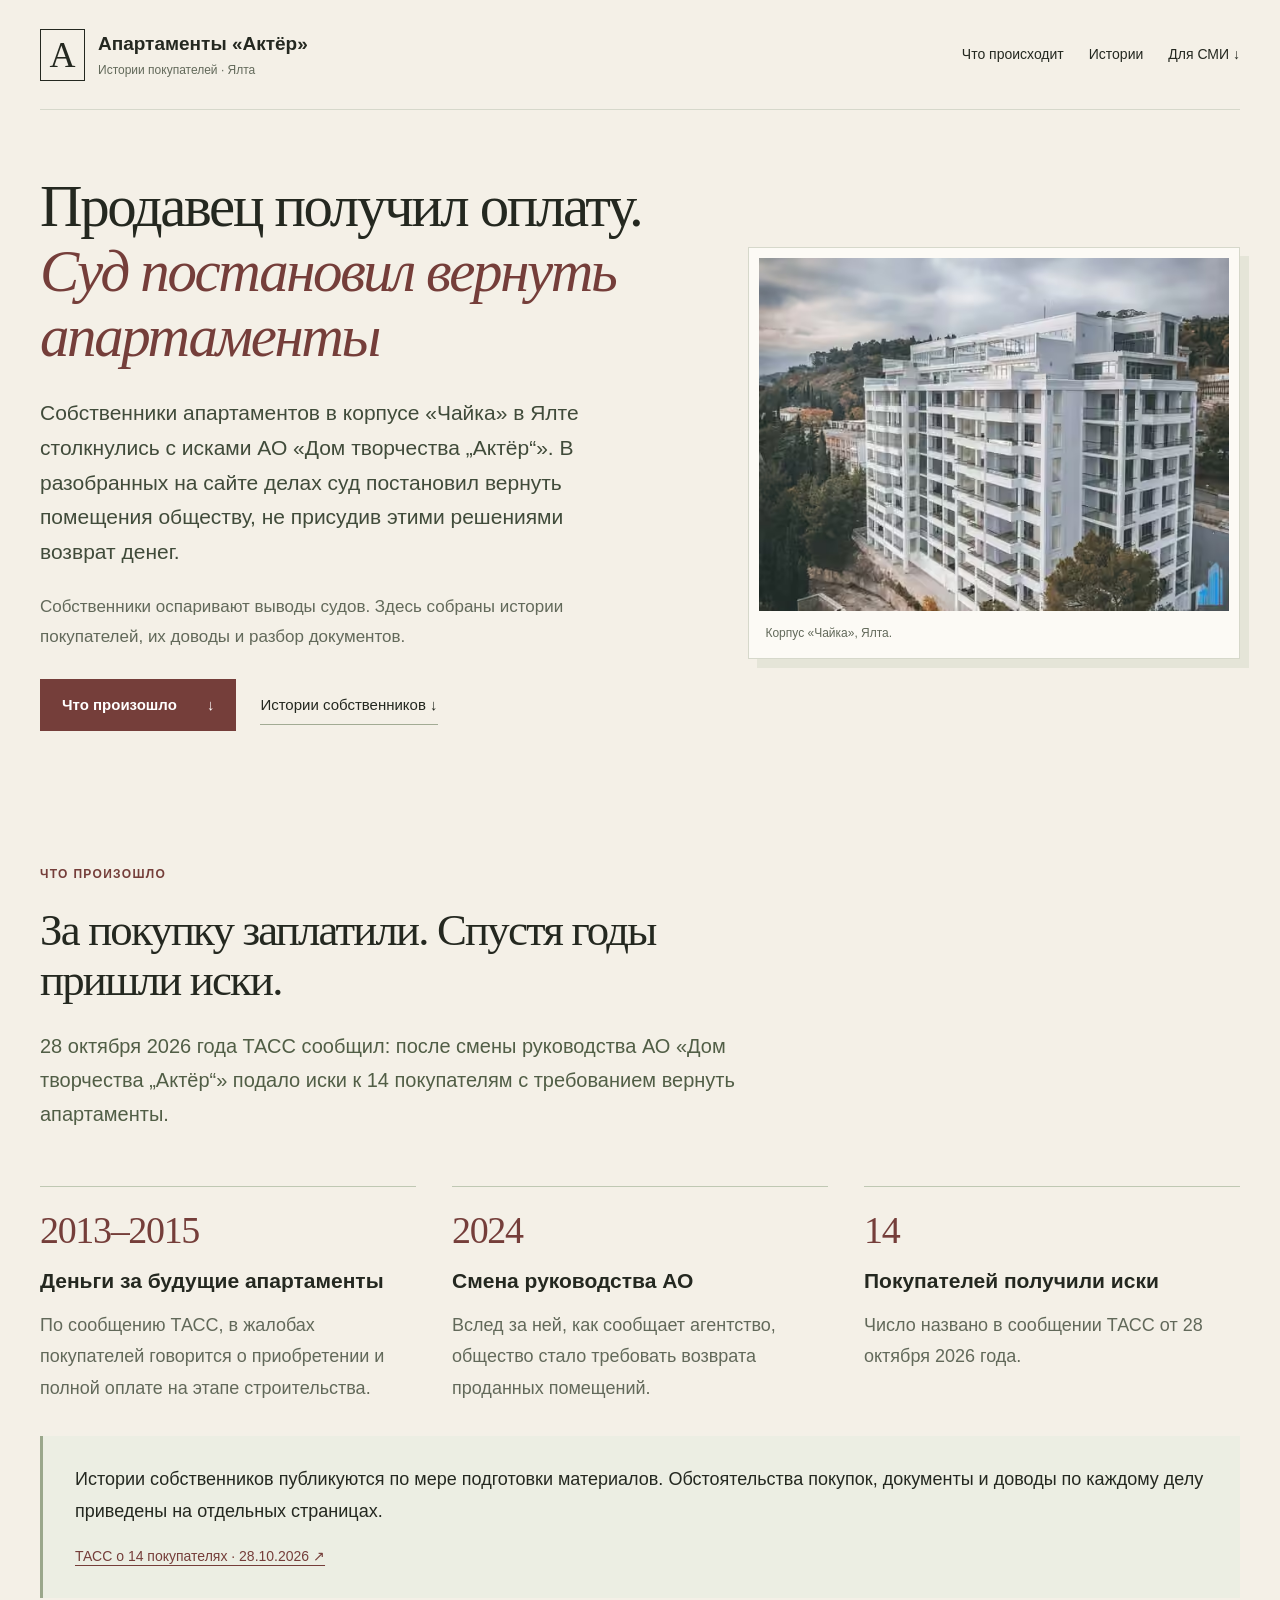
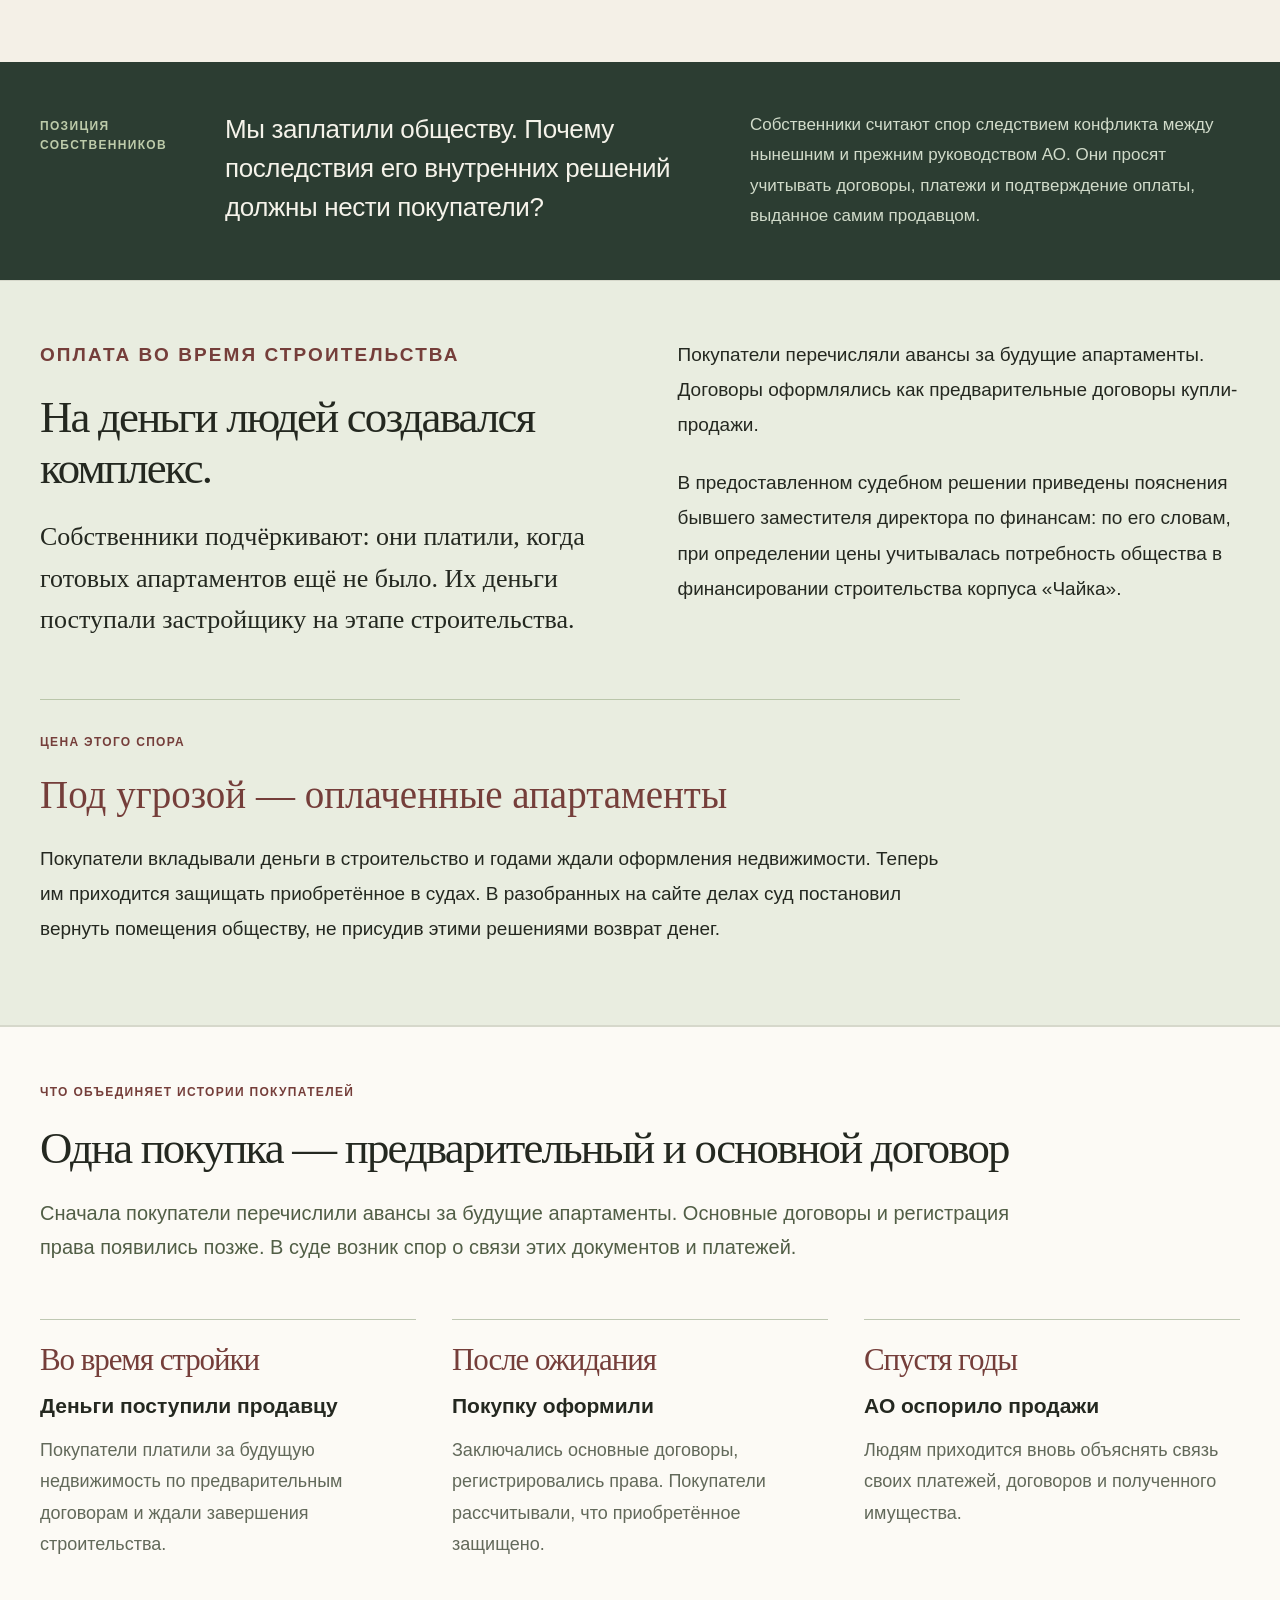
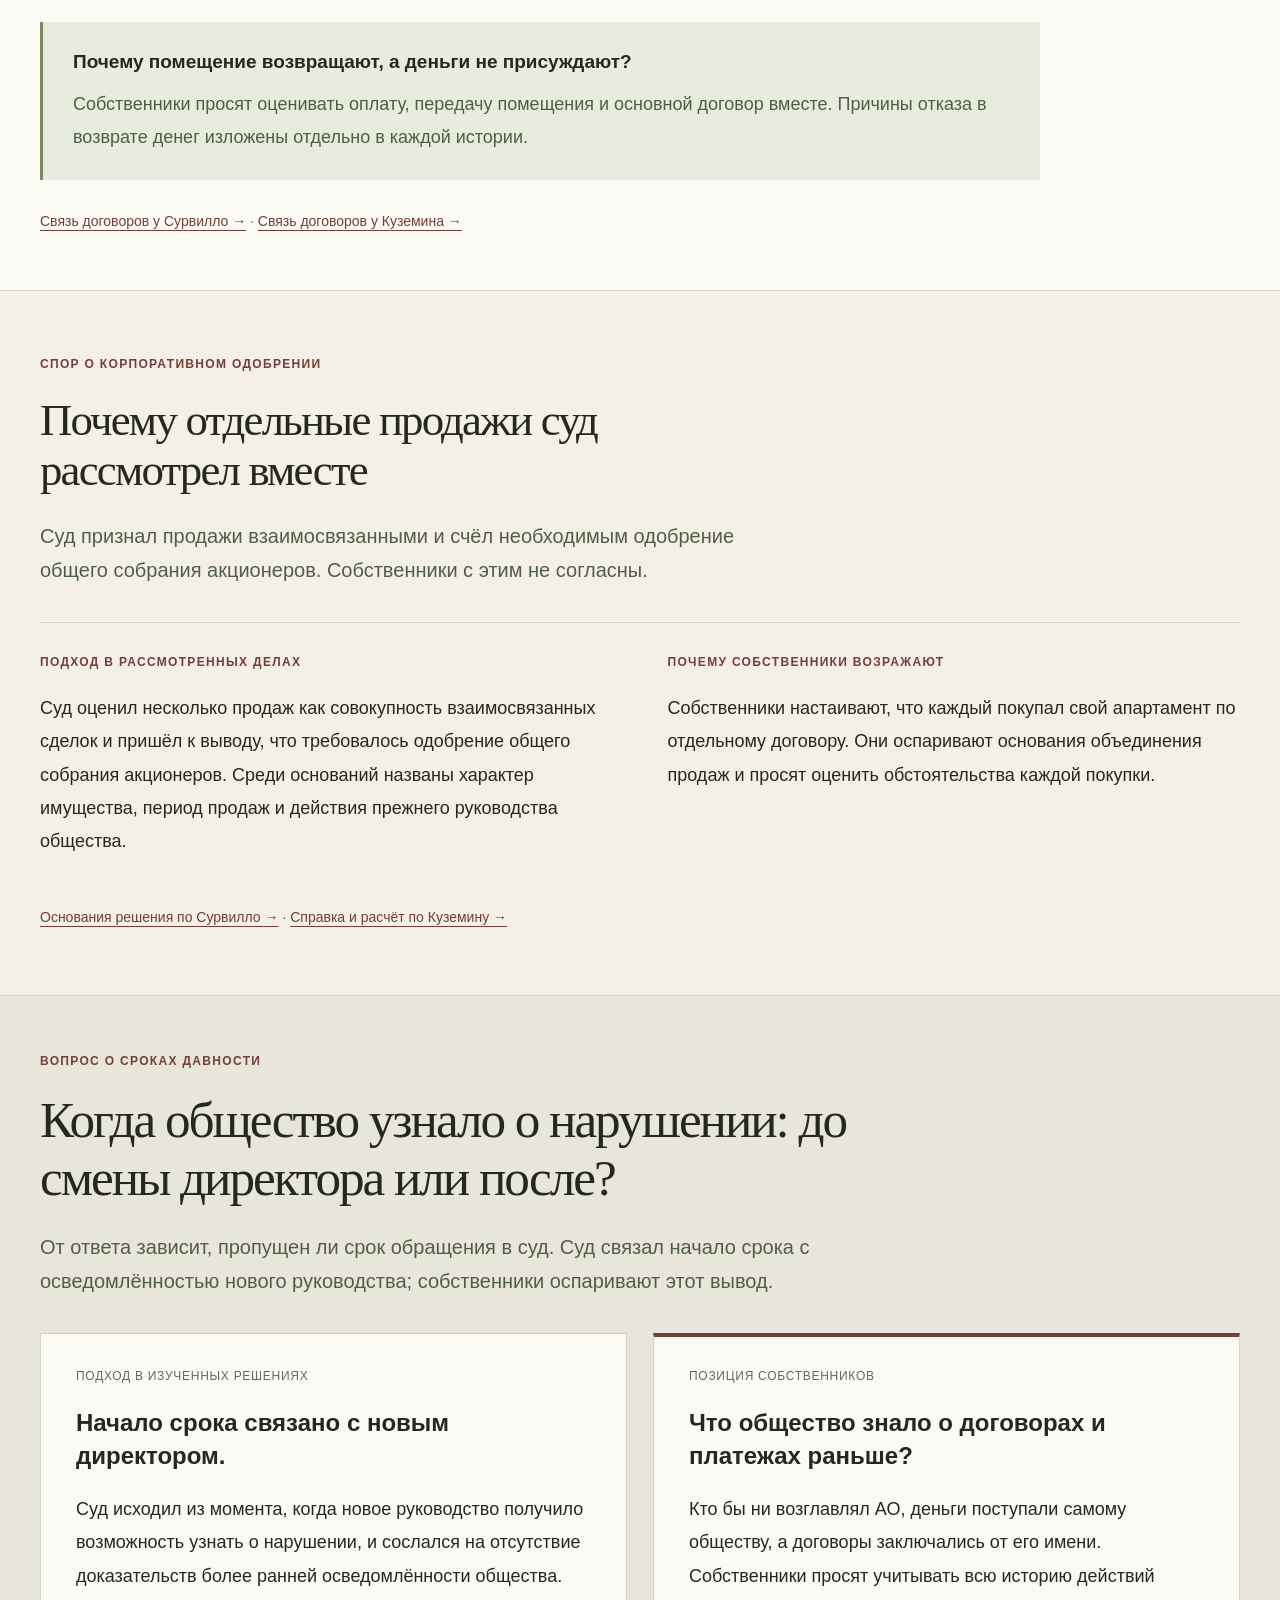
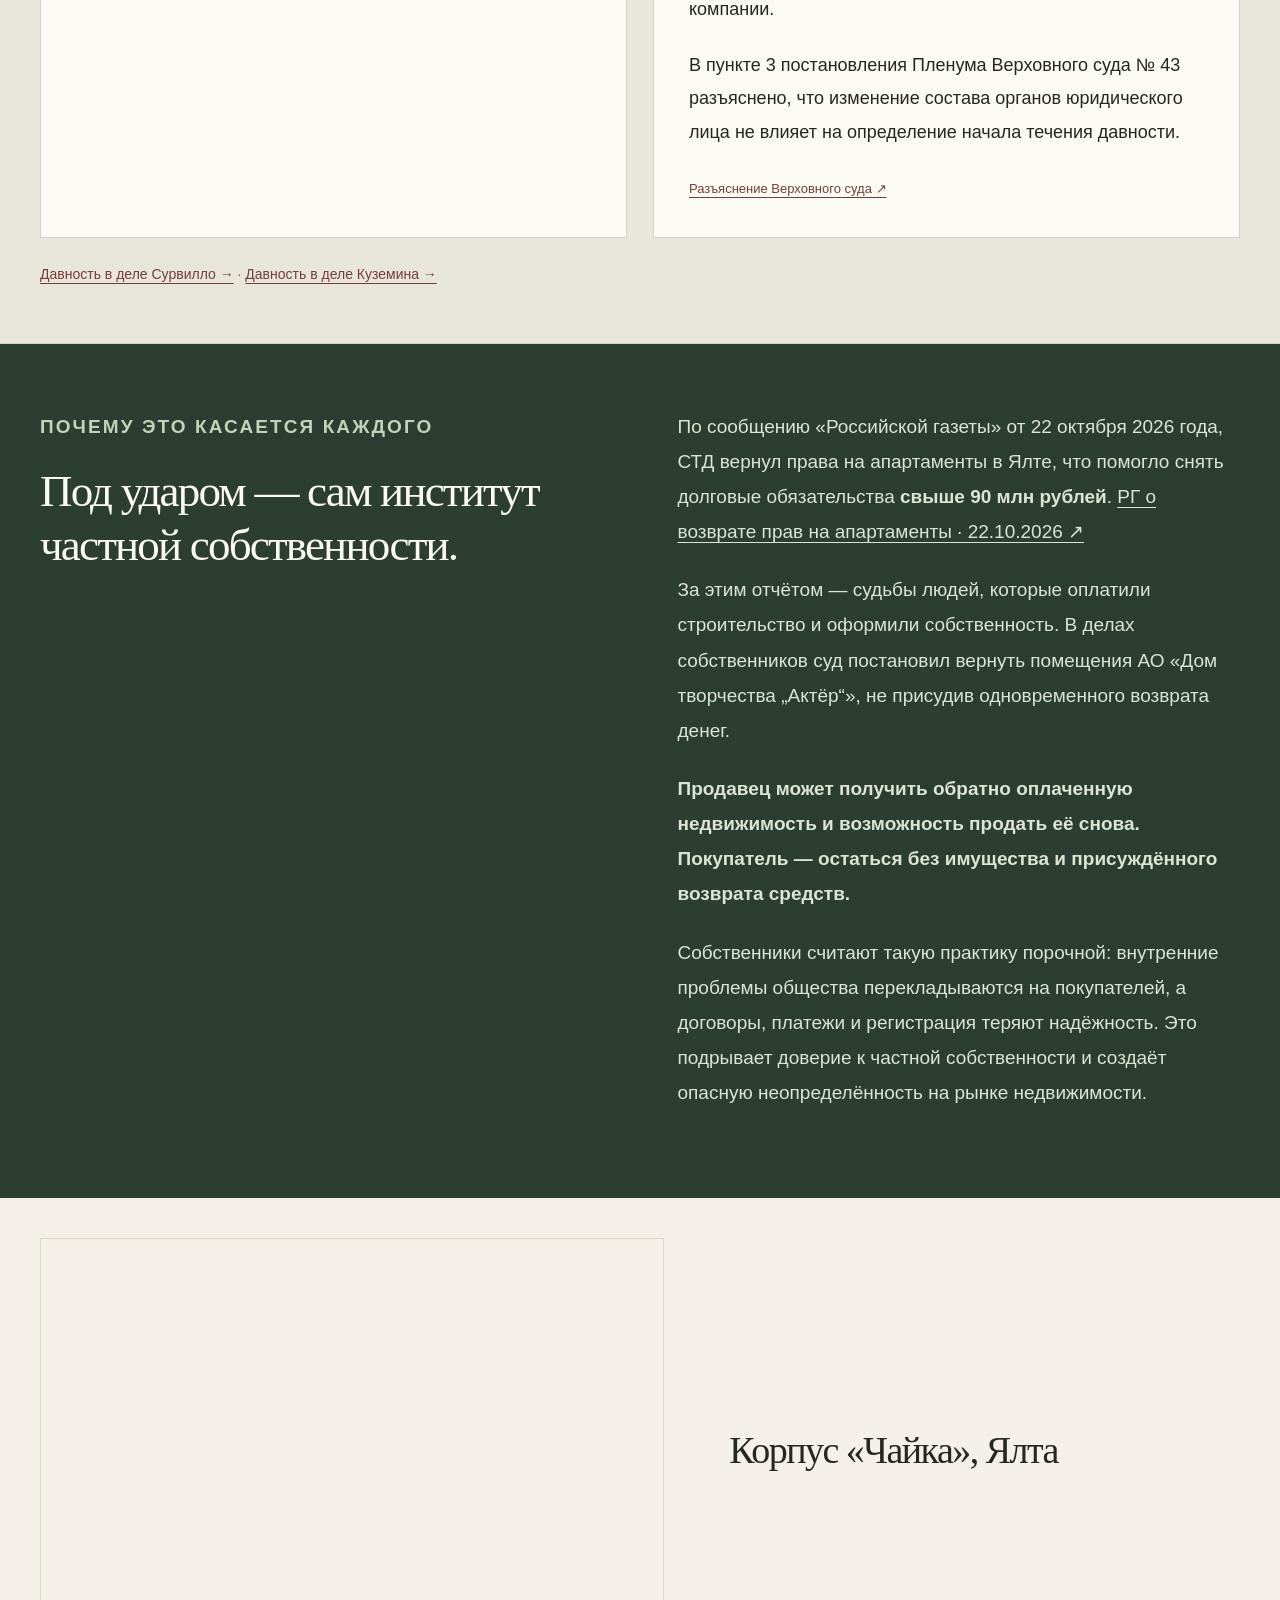
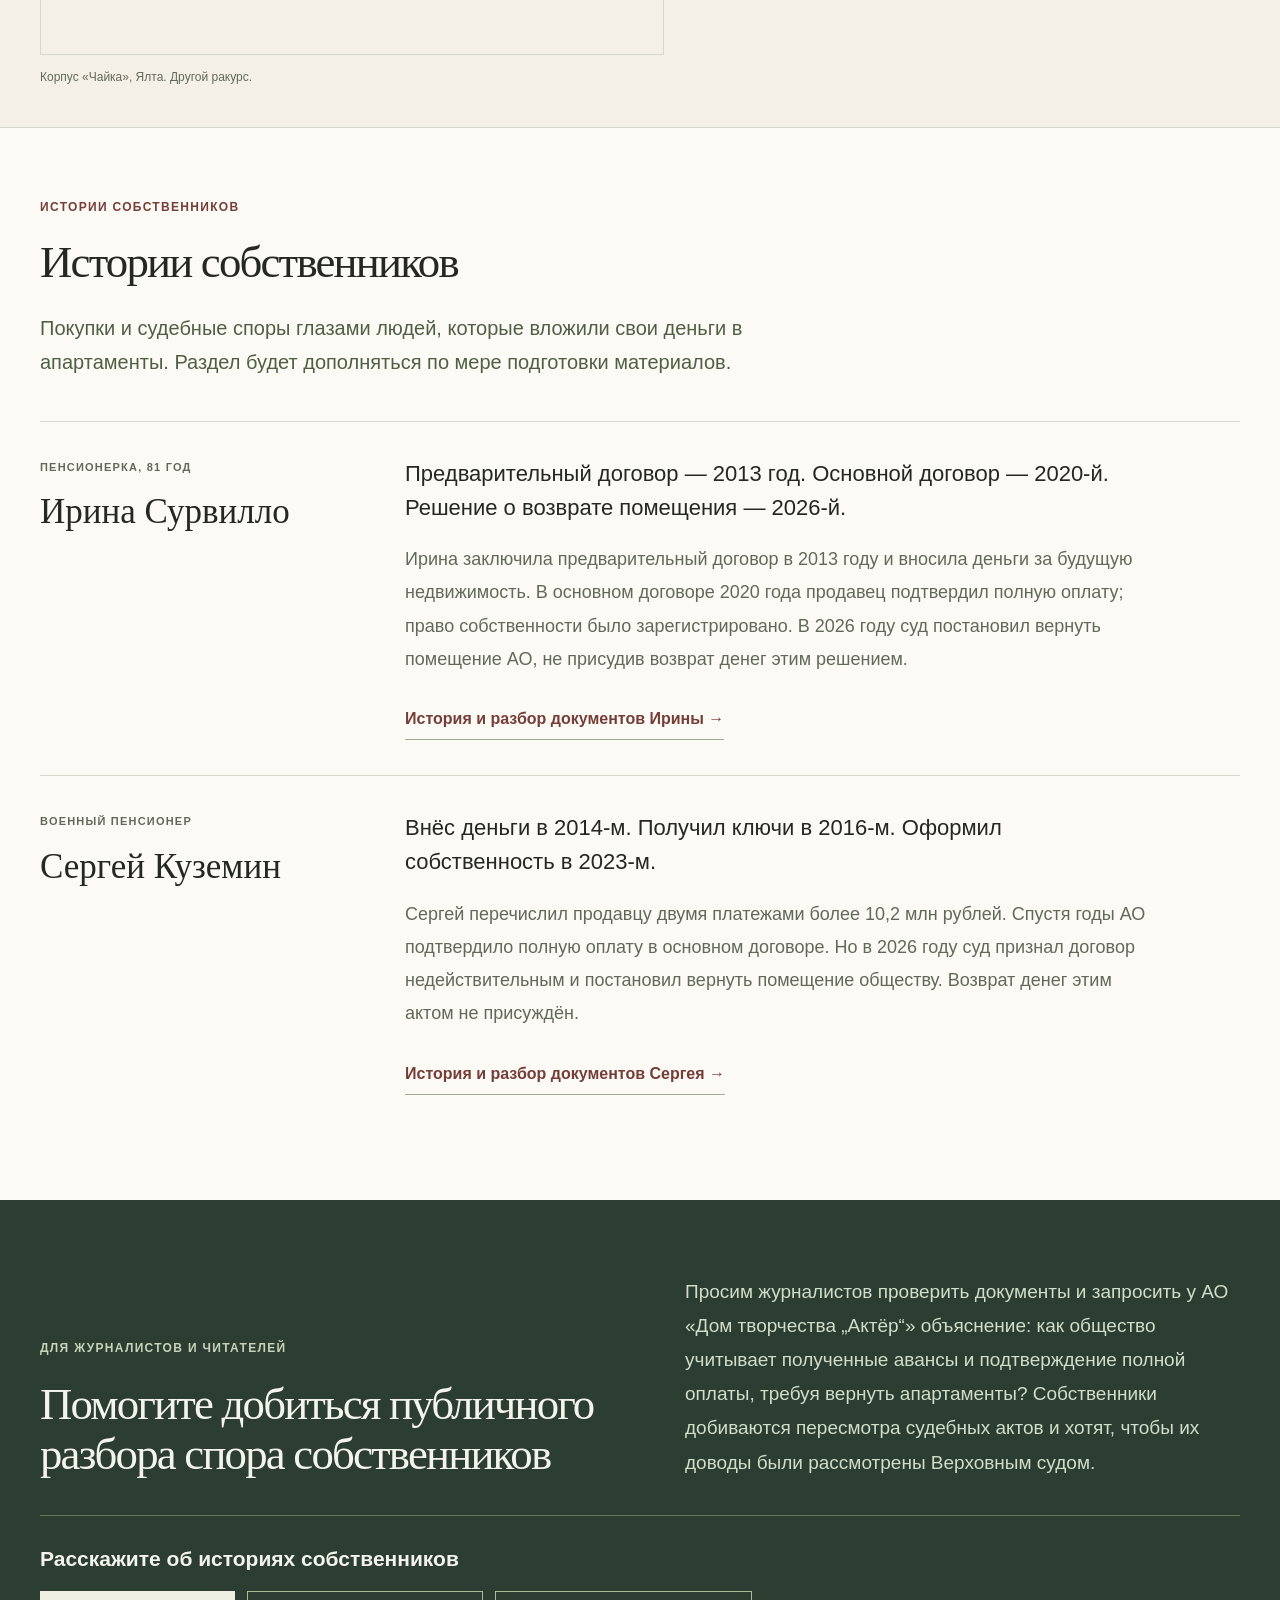
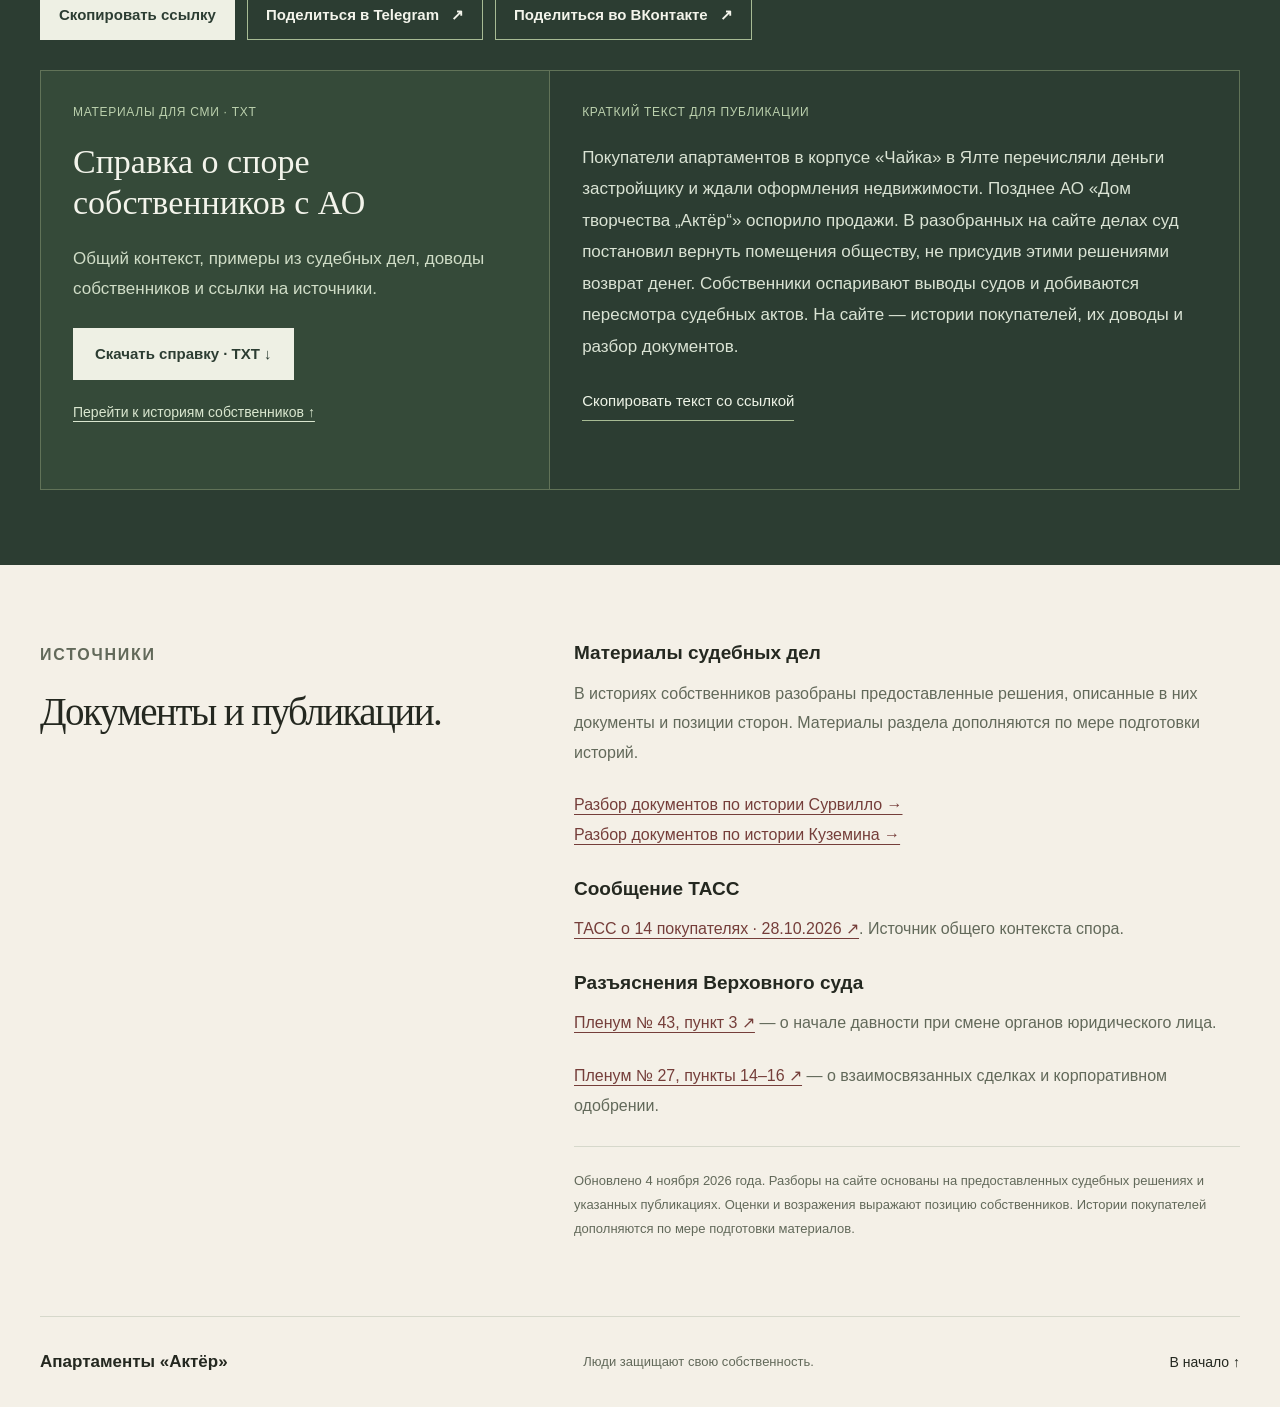
==== index.html @ b83bed9e "Publish lightweight website preview" ====
<!doctype html>
<html lang="ru">
<head>
<meta name="robots" content="noindex, nofollow, noarchive">
  <meta charset="utf-8"><meta name="viewport" content="width=device-width, initial-scale=1">
  <meta name="referrer" content="no-referrer">
  <meta name="description" content="Истории собственников апартаментов корпуса «Чайка» в Ялте: обстоятельства покупок, судебные решения и доводы покупателей.">
  <meta http-equiv="Content-Security-Policy" content="default-src 'self'; script-src 'self'; style-src 'self'; img-src 'self' data:; font-src 'self'; connect-src 'self'; object-src 'none'; base-uri 'none'; form-action 'none'">
  <meta name="theme-color" content="#f4f0e7"><title>Апартаменты «Актёр» · Люди защищают свою собственность</title>
  <link rel="icon" href="assets/mark.svg" type="image/svg+xml"><link rel="stylesheet" href="styles-1-cc34e642.css"><link rel="stylesheet" href="styles-2-75f578c2.css"><link rel="stylesheet" href="styles-3-873c0538.css"><link rel="stylesheet" href="styles-4-cb799677.css">
  <script src="app.js?v=20261104-approved" defer></script>
</head>
<body class="home-page">
<a class="skip-link" href="#main">Перейти к содержанию</a>
<header class="site-header"><a class="brand" href="#top"><span class="brand-mark" aria-hidden="true">А</span><span>Апартаменты «Актёр»<small>Истории покупателей · Ялта</small></span></a><nav aria-label="Основные разделы"><a href="#context">Что происходит</a><a href="#stories">Истории</a><a href="#press">Для СМИ ↓</a></nav></header>
<main id="main">
  <section class="hero wrap" id="top" aria-labelledby="hero-title"><div class="hero-copy"><h1 id="hero-title">Продавец получил оплату.<br><em>Суд постановил вернуть апартаменты</em></h1><p class="hero-lead">Собственники апартаментов в корпусе «Чайка» в Ялте столкнулись с исками АО «Дом творчества „Актёр“». В разобранных на сайте делах суд постановил вернуть помещения обществу, не присудив этими решениями возврат денег.</p><p class="hero-sub">Собственники оспаривают выводы судов. Здесь собраны истории покупателей, их доводы и разбор документов.</p><div class="hero-actions"><a class="button primary" href="#context">Что произошло <span aria-hidden="true">↓</span></a><a class="text-link" href="#stories">Истории собственников ↓</a></div></div><figure class="hero-photo"><picture><source type="image/avif" srcset="assets/chayka-hero-light.avif"><img src="assets/chayka-hero-light.jpg" width="1200" height="900" alt="Корпус «Чайка» дома творчества «Актёр» в Ялте: белое многоэтажное здание с балконами, вид сверху" fetchpriority="high"></picture><figcaption>Корпус «Чайка», Ялта.</figcaption></figure></section>

  <section class="wrap section" id="context" aria-labelledby="context-title"><div class="section-head"><p class="eyebrow">Что произошло</p><h2 id="context-title">За покупку заплатили. Спустя годы пришли иски.</h2><p class="section-lead">28 октября 2026 года ТАСС сообщил: после смены руководства АО «Дом творчества „Актёр“» подало иски к 14 покупателям с требованием вернуть апартаменты.</p></div><div class="context-grid"><article><span class="context-number">2013–2015</span><h3>Деньги за будущие апартаменты</h3><p>По сообщению ТАСС, в жалобах покупателей говорится о приобретении и полной оплате на этапе строительства.</p></article><article><span class="context-number">2024</span><h3>Смена руководства АО</h3><p>Вслед за ней, как сообщает агентство, общество стало требовать возврата проданных помещений.</p></article><article><span class="context-number">14</span><h3>Покупателей получили иски</h3><p>Число названо в сообщении ТАСС от 28 октября 2026 года.</p></article></div><div class="news-note"><p>Истории собственников публикуются по мере подготовки материалов. Обстоятельства покупок, документы и доводы по каждому делу приведены на отдельных страницах.</p><p class="source-note"><a href="https://tass.ru/nedvizhimost/28261321" target="_blank" rel="noopener noreferrer">ТАСС о 14 покупателях · 28.10.2026 ↗</a></p></div></section>

  <section class="position-band" aria-labelledby="position-title"><div class="wrap position-inner"><p class="eyebrow">Позиция собственников</p><h2 id="position-title">Мы заплатили обществу. Почему последствия его внутренних решений должны нести покупатели?</h2><p>Собственники считают спор следствием конфликта между нынешним и прежним руководством АО. Они просят учитывать договоры, платежи и подтверждение оплаты, выданное самим продавцом.</p></div></section>

  <section class="owners-section" id="people" aria-labelledby="people-title"><div class="wrap"><div class="owners-grid"><div><p class="eyebrow">Оплата во время строительства</p><h2 id="people-title">На деньги людей создавался комплекс.</h2><p class="lead">Собственники подчёркивают: они платили, когда готовых апартаментов ещё не было. Их деньги поступали застройщику на этапе строительства.</p></div><div><p>Покупатели перечисляли авансы за будущие апартаменты. Договоры оформлялись как предварительные договоры купли-продажи.</p><p>В предоставленном судебном решении приведены пояснения бывшего заместителя директора по финансам: по его словам, при определении цены учитывалась потребность общества в финансировании строительства корпуса «Чайка».</p></div></div><div class="human-statement"><p class="eyebrow">Цена этого спора</p><h3>Под угрозой — оплаченные апартаменты</h3><p>Покупатели вкладывали деньги в строительство и годами ждали оформления недвижимости. Теперь им приходится защищать приобретённое в судах. В разобранных на сайте делах суд постановил вернуть помещения обществу, не присудив этими решениями возврат денег.</p></div></div></section>


  

  <section class="contract-section" id="contract-link" aria-labelledby="contract-title"><div class="wrap"><div class="section-head"><p class="eyebrow">Что объединяет истории покупателей</p><h2 id="contract-title">Одна покупка — предварительный и основной договор</h2><p class="section-lead">Сначала покупатели перечислили авансы за будущие апартаменты. Основные договоры и регистрация права появились позже. В суде возник спор о связи этих документов и платежей.</p></div><div class="context-grid contract-steps"><article><span class="context-number">Во время стройки</span><h3>Деньги поступили продавцу</h3><p>Покупатели платили за будущую недвижимость по предварительным договорам и ждали завершения строительства.</p></article><article><span class="context-number">После ожидания</span><h3>Покупку оформили</h3><p>Заключались основные договоры, регистрировались права. Покупатели рассчитывали, что приобретённое защищено.</p></article><article><span class="context-number">Спустя годы</span><h3>АО оспорило продажи</h3><p>Людям приходится вновь объяснять связь своих платежей, договоров и полученного имущества.</p></article></div><div class="plain-callout"><h3>Почему помещение возвращают, а деньги не присуждают?</h3><p>Собственники просят оценивать оплату, передачу помещения и основной договор вместе. Причины отказа в возврате денег изложены отдельно в каждой истории.</p></div><p class="source-note related-evidence"><a href="survillo.html#fact-link">Связь договоров у Сурвилло →</a> · <a href="kuzemin.html#fact-link">Связь договоров у Куземина →</a></p></div></section>
<section class="large-section wrap section" id="large-deal" aria-labelledby="large-title"><div class="section-head"><p class="eyebrow">Спор о корпоративном одобрении</p><h2 id="large-title">Почему отдельные продажи суд рассмотрел вместе</h2><p class="section-lead">Суд признал продажи взаимосвязанными и счёл необходимым одобрение общего собрания акционеров. Собственники с этим не согласны.</p></div><div class="argument-columns"><article><p class="eyebrow">Подход в рассмотренных делах</p><p>Суд оценил несколько продаж как совокупность взаимосвязанных сделок и пришёл к выводу, что требовалось одобрение общего собрания акционеров. Среди оснований названы характер имущества, период продаж и действия прежнего руководства общества.</p></article><article><p class="eyebrow">Почему собственники возражают</p><p>Собственники настаивают, что каждый покупал свой апартамент по отдельному договору. Они оспаривают основания объединения продаж и просят оценить обстоятельства каждой покупки.</p></article></div><p class="source-note related-evidence"><a href="survillo.html#fact-ruling">Основания решения по Сурвилло →</a> · <a href="kuzemin.html#fact-large-deal">Справка и расчёт по Куземину →</a></p></section>
<section class="limitation-section" id="limitation" aria-labelledby="limitation-title"><div class="wrap"><div class="section-head"><p class="eyebrow">Вопрос о сроках давности</p><h2 id="limitation-title">Когда общество узнало о нарушении: до смены директора или после?</h2><p class="section-lead">От ответа зависит, пропущен ли срок обращения в суд. Суд связал начало срока с осведомлённостью нового руководства; собственники оспаривают этот вывод.</p></div><div class="limitation-grid"><article><span class="label">Подход в изученных решениях</span><h3>Начало срока связано с новым директором.</h3><p>Суд исходил из момента, когда новое руководство получило возможность узнать о нарушении, и сослался на отсутствие доказательств более ранней осведомлённости общества.</p></article><article class="our-position"><span class="label">Позиция собственников</span><h3>Что общество знало о договорах и платежах раньше?</h3><p>Кто бы ни возглавлял АО, деньги поступали самому обществу, а договоры заключались от его имени. Собственники просят учитывать всю историю действий компании.</p><p>В пункте 3 постановления Пленума Верховного суда № 43 разъяснено, что изменение состава органов юридического лица не влияет на определение начала течения давности.</p><a class="source-ref" href="https://www.vsrf.ru/documents/all/8453" target="_blank" rel="noopener noreferrer">Разъяснение Верховного суда ↗</a></article></div><p class="source-note related-evidence"><a href="survillo.html#fact-limitation">Давность в деле Сурвилло →</a> · <a href="kuzemin.html#fact-limitation">Давность в деле Куземина →</a></p></div></section>

  <section class="property-section" id="property" aria-labelledby="property-title"><div class="wrap owners-grid"><div><p class="eyebrow">Почему это касается каждого</p><h2 id="property-title">Под ударом — сам институт<br>частной собственности.</h2></div><div>
<p>По сообщению «Российской газеты» от 22 октября 2026 года, СТД вернул права на апартаменты в Ялте, что помогло снять долговые обязательства <strong>свыше 90 млн рублей</strong>. <a href="https://rg.ru/2026/10/22/vladimir-mashkov-dom-aktera-stanet-domom-artista.html" target="_blank" rel="noopener noreferrer">РГ о возврате прав на апартаменты · 22.10.2026 ↗</a></p>
<p>За этим отчётом — судьбы людей, которые оплатили строительство и оформили собственность. В делах собственников суд постановил вернуть помещения АО «Дом творчества „Актёр“», не присудив одновременного возврата денег.</p>
<p><strong>Продавец может получить обратно оплаченную недвижимость и возможность продать её снова. Покупатель — остаться без имущества и присуждённого возврата средств.</strong></p>
<p>Собственники считают такую практику порочной: внутренние проблемы общества перекладываются на покупателей, а договоры, платежи и регистрация теряют надёжность. Это подрывает доверие к частной собственности и создаёт опасную неопределённость на рынке недвижимости.</p>
</div></div></section>
<section class="wrap place-section" aria-labelledby="place-title"><figure><picture><source type="image/avif" srcset="assets/chayka-second-view-light.avif"><img src="assets/chayka-second-view-light.jpg" width="800" height="533" alt="Корпус «Чайка» дома творчества «Актёр» в Ялте: белое здание с балконами среди деревьев" loading="lazy"></picture><figcaption>Корпус «Чайка», Ялта. Другой ракурс.</figcaption></figure><div><h2 id="place-title">Корпус «Чайка», Ялта</h2></div></section>

  

  

  <section class="owners-stories-section" id="stories" aria-labelledby="stories-title"><div class="wrap"><div class="section-head"><p class="eyebrow">Истории собственников</p><h2 id="stories-title">Истории собственников</h2><p class="section-lead">Покупки и судебные споры глазами людей, которые вложили свои деньги в апартаменты. Раздел будет дополняться по мере подготовки материалов.</p></div><div class="owner-summaries">
<article class="owner-summary" aria-labelledby="survillo-summary-title"><div><p class="eyebrow">Пенсионерка, 81 год</p><h3 id="survillo-summary-title">Ирина Сурвилло</h3></div><div><p class="owner-summary-lead">Предварительный договор — 2013 год. Основной договор — 2020-й. Решение о возврате помещения — 2026-й.</p><p>Ирина заключила предварительный договор в 2013 году и вносила деньги за будущую недвижимость. В основном договоре 2020 года продавец подтвердил полную оплату; право собственности было зарегистрировано. В 2026 году суд постановил вернуть помещение АО, не присудив возврат денег этим решением.</p><a class="text-link owner-story-link" href="survillo.html">История и разбор документов Ирины →</a></div></article>
<article class="owner-summary" aria-labelledby="kuzemin-summary-title"><div><p class="eyebrow">Военный пенсионер</p><h3 id="kuzemin-summary-title">Сергей Куземин</h3></div><div><p class="owner-summary-lead">Внёс деньги в 2014-м. Получил ключи в 2016-м. Оформил собственность в 2023-м.</p><p>Сергей перечислил продавцу двумя платежами более 10,2 млн рублей. Спустя годы АО подтвердило полную оплату в основном договоре. Но в 2026 году суд признал договор недействительным и постановил вернуть помещение обществу. Возврат денег этим актом не присуждён.</p><a class="text-link owner-story-link" href="kuzemin.html">История и разбор документов Сергея →</a></div></article>
</div></div></section>

  <section class="press-section" id="press" aria-labelledby="press-title"><div class="wrap"><div class="press-heading"><div><p class="eyebrow">Для журналистов и читателей</p><h2 id="press-title">Помогите добиться публичного разбора спора собственников</h2></div><p>Просим журналистов проверить документы и запросить у АО «Дом творчества „Актёр“» объяснение: как общество учитывает полученные авансы и подтверждение полной оплаты, требуя вернуть апартаменты? Собственники добиваются пересмотра судебных актов и хотят, чтобы их доводы были рассмотрены Верховным судом.</p></div><div class="share-panel" aria-labelledby="share-title" data-public-url="https://delo-aktera.org/">
<h3 id="share-title">Расскажите об историях собственников</h3>
<div class="share-actions">
<button id="copy-link" class="share-action share-action-primary" type="button" hidden>Скопировать ссылку</button>
<a id="share-telegram" class="share-action" href="https://t.me/share/url?url=https%3A%2F%2Fdelo-aktera.org%2F&amp;text=%D0%9B%D1%8E%D0%B4%D0%B8+%D0%B2%D0%BB%D0%BE%D0%B6%D0%B8%D0%BB%D0%B8+%D0%B4%D0%B5%D0%BD%D1%8C%D0%B3%D0%B8+%D0%B2+%D1%81%D1%82%D1%80%D0%BE%D0%B8%D1%82%D0%B5%D0%BB%D1%8C%D1%81%D1%82%D0%B2%D0%BE+%D0%B0%D0%BF%D0%B0%D1%80%D1%82%D0%B0%D0%BC%D0%B5%D0%BD%D1%82%D0%BE%D0%B2+%D0%B2+%D0%AF%D0%BB%D1%82%D0%B5%2C+%D0%B0+%D1%82%D0%B5%D0%BF%D0%B5%D1%80%D1%8C+%D0%B7%D0%B0%D1%89%D0%B8%D1%89%D0%B0%D1%8E%D1%82+%D1%81%D0%B2%D0%BE%D1%8E+%D0%BD%D0%B5%D0%B4%D0%B2%D0%B8%D0%B6%D0%B8%D0%BC%D0%BE%D1%81%D1%82%D1%8C%3A+%D0%90%D0%9E+%C2%AB%D0%94%D0%BE%D0%BC+%D1%82%D0%B2%D0%BE%D1%80%D1%87%D0%B5%D1%81%D1%82%D0%B2%D0%B0+%E2%80%9E%D0%90%D0%BA%D1%82%D1%91%D1%80%E2%80%9C%C2%BB+%D0%BE%D1%81%D0%BF%D0%B0%D1%80%D0%B8%D0%B2%D0%B0%D0%B5%D1%82+%D0%BF%D1%80%D0%BE%D0%B4%D0%B0%D0%B6%D0%B8.+%D0%A1%D0%BE%D0%B1%D1%81%D1%82%D0%B2%D0%B5%D0%BD%D0%BD%D0%B8%D0%BA%D0%B8+%D1%81%D1%87%D0%B8%D1%82%D0%B0%D1%8E%D1%82+%D1%81%D0%B5%D0%B1%D1%8F+%D0%BF%D0%BE%D1%81%D1%82%D1%80%D0%B0%D0%B4%D0%B0%D0%B2%D1%88%D0%B8%D0%BC%D0%B8+%D0%BE%D1%82+%D0%BA%D0%BE%D1%80%D0%BF%D0%BE%D1%80%D0%B0%D1%82%D0%B8%D0%B2%D0%BD%D0%BE%D0%B3%D0%BE+%D1%81%D0%BF%D0%BE%D1%80%D0%B0+%D0%B8+%D0%BF%D1%80%D0%BE%D1%81%D1%8F%D1%82+%D0%B7%D0%B0%D1%89%D0%B8%D1%82%D0%B8%D1%82%D1%8C+%D0%B8%D1%85+%D0%BF%D1%80%D0%B0%D0%B2%D0%B0.+%D0%A0%D0%B0%D1%81%D1%81%D0%BA%D0%B0%D0%B6%D0%B8%D1%82%D0%B5+%D0%BE%D0%B1+%D1%8D%D1%82%D0%B8%D1%85+%D0%B8%D1%81%D1%82%D0%BE%D1%80%D0%B8%D1%8F%D1%85+%E2%80%94+%D0%BF%D0%BE%D0%BC%D0%BE%D0%B3%D0%B8%D1%82%D0%B5+%D0%BB%D1%8E%D0%B4%D1%8F%D0%BC+%D0%B1%D1%8B%D1%82%D1%8C+%D1%83%D1%81%D0%BB%D1%8B%D1%88%D0%B0%D0%BD%D0%BD%D1%8B%D0%BC%D0%B8." target="_blank" rel="noopener noreferrer">Поделиться в Telegram <span aria-hidden="true">↗</span></a>
<a id="share-vk" class="share-action" href="https://vk.com/share.php?url=https%3A%2F%2Fdelo-aktera.org%2F" target="_blank" rel="noopener noreferrer">Поделиться во ВКонтакте <span aria-hidden="true">↗</span></a>
</div>
<p id="link-feedback" class="share-feedback" role="status" aria-live="polite"></p>
</div><div class="press-grid"><article class="press-download"><span class="label">Материалы для СМИ · TXT</span><h3>Справка о споре собственников с АО</h3><p>Общий контекст, примеры из судебных дел, доводы собственников и ссылки на источники.</p><a class="button light" href="downloads/owners-brief.txt" download>Скачать справку · TXT ↓</a><a class="table-download" href="#stories">Перейти к историям собственников ↑</a></article><article class="press-copy"><span class="label">Краткий текст для публикации</span><p id="share-text">Покупатели апартаментов в корпусе «Чайка» в Ялте перечисляли деньги застройщику и ждали оформления недвижимости. Позднее АО «Дом творчества „Актёр“» оспорило продажи. В разобранных на сайте делах суд постановил вернуть помещения обществу, не присудив этими решениями возврат денег. Собственники оспаривают выводы судов и добиваются пересмотра судебных актов. На сайте — истории покупателей, их доводы и разбор документов.</p><button id="copy-story" class="copy-button" type="button" hidden>Скопировать текст со ссылкой</button><span id="copy-feedback" role="status" aria-live="polite"></span></article></div></div></section>

  <section class="wrap sources-section" id="sources" aria-labelledby="sources-title"><div><p class="eyebrow">Источники</p><h2 id="sources-title">Документы и публикации.</h2></div><div><article id="source-judgment"><h3>Материалы судебных дел</h3><p>В историях собственников разобраны предоставленные решения, описанные в них документы и позиции сторон. Материалы раздела дополняются по мере подготовки историй.</p><p><a href="survillo.html#evidence">Разбор документов по истории Сурвилло →</a><br><a href="kuzemin.html#evidence">Разбор документов по истории Куземина →</a></p></article><article><h3>Сообщение ТАСС</h3><p><a href="https://tass.ru/nedvizhimost/28261321" target="_blank" rel="noopener noreferrer">ТАСС о 14 покупателях · 28.10.2026 ↗</a>. Источник общего контекста спора.</p></article><article><h3>Разъяснения Верховного суда</h3><p><a href="https://www.vsrf.ru/documents/all/8453" target="_blank" rel="noopener noreferrer">Пленум № 43, пункт 3 ↗</a> — о начале давности при смене органов юридического лица.</p><p><a href="https://www.vsrf.ru/documents/all/26968" target="_blank" rel="noopener noreferrer">Пленум № 27, пункты 14–16 ↗</a> — о взаимосвязанных сделках и корпоративном одобрении.</p></article><p class="version-note">Обновлено 4 ноября 2026 года. Разборы на сайте основаны на предоставленных судебных решениях и указанных публикациях. Оценки и возражения выражают позицию собственников. Истории покупателей дополняются по мере подготовки материалов.</p></div></section>
</main>
<footer class="wrap site-footer"><a href="#top">Апартаменты «Актёр»</a><p>Люди защищают свою собственность.</p><a href="#top">В начало ↑</a></footer>
</body></html>
---- styles-1-cc34e642.css ----
@charset "UTF-8";
:root{--paper:#f4f0e7;--white:#fcfaf5;--ink:#242820;--muted:#62695a;--line:#d6d8cb;--wine:#753e3a;--green:#2c3d32;--sage:#e8ebdf;--serif:Georgia,'Times New Roman',serif;--sans:Arial,Helvetica,sans-serif}
*{box-sizing:border-box}html{scroll-behavior:auto;scroll-padding-top:32px}body{margin:0;background:var(--paper);font-family:var(--sans);font-size:18px;line-height:1.75;color:var(--ink)}a{color:inherit;text-underline-offset:4px}button{font:inherit}a:focus-visible,button:focus-visible,summary:focus-visible{outline:3px solid var(--wine);outline-offset:5px}::selection{background:#e3c7b5}h1,h2,h3,p,figure{margin-top:0}h1,h2{font-family:var(--serif);font-weight:400;letter-spacing:-.04em;line-height:1.13}h1 em,h2 em{color:var(--wine);font-weight:400}h2{font-size:clamp(36px,3.5vw,50px);margin-bottom:23px}h3{font-size:21px;line-height:1.4}p{margin-bottom:23px}.wrap{width:min(1220px,calc(100% - 80px));margin-inline:auto}.skip-link{position:fixed;left:16px;top:-100px;padding:12px;background:var(--ink);color:white;z-index:30}.skip-link:focus{top:12px}.preview-bar{display:flex;gap:12px;justify-content:center;align-items:center;min-height:38px;padding:7px 20px;background:#e5e8dc;font-size:12px;color:#4f5f45;line-height:1.5}.preview-bar>span:last-child{border-left:1px solid #bdc6b1;padding-left:12px}.status-dot{display:inline-block;width:7px;height:7px;border-radius:50%;background:#6e805a;flex:none}.site-header{width:min(1340px,calc(100% - 80px));margin:auto;min-height:110px;display:flex;justify-content:space-between;align-items:center;gap:35px;border-bottom:1px solid var(--line)}.brand{display:flex;gap:13px;align-items:center;text-decoration:none;font-size:19px;font-weight:600;line-height:1.5}.brand small{display:block;font-size:12px;font-weight:400;color:var(--muted);margin-top:3px}.brand-mark{font-family:var(--serif);font-size:36px;font-weight:400;line-height:1;width:45px;height:52px;border:1px solid var(--ink);display:grid;place-content:center}.site-header nav{display:flex;gap:25px;font-size:14px;line-height:1.5}.site-header nav a{text-decoration:none}.site-header nav a:hover{text-decoration:underline}.hero{display:grid;grid-template-columns:1.13fr .87fr;gap:70px;align-items:center;padding-block:65px 70px}.eyebrow{font-size:12px;letter-spacing:.11em;text-transform:uppercase;font-weight:600;color:var(--wine);line-height:1.6;margin-bottom:20px}h1{font-size:clamp(44px,4.6vw,66px);margin-bottom:27px;line-height:1.1}.hero-lead{font-size:21px;line-height:1.65;color:#404b3a;max-width:580px}.hero-sub{font-size:17px;line-height:1.75;color:var(--muted);max-width:550px;margin-bottom:27px}.hero-actions{display:flex;gap:24px;align-items:center;flex-wrap:wrap}.button{display:inline-flex;justify-content:space-between;align-items:center;gap:30px;padding:15px 22px;font-size:15px;font-weight:600;text-decoration:none;line-height:1.5}.primary{background:var(--wine);color:white}.primary:hover{background:#5d302d}.text-link{font-size:15px;text-decoration:none;border-bottom:1px solid #a2ab94;padding-block:6px;display:inline-block}.hero-photo{margin:0;border:1px solid var(--line);background:var(--white);padding:10px;box-shadow:9px 9px 0 #e5e5d8}.hero-photo img{width:100%;height:auto;display:block}.hero-photo figcaption{padding:12px 6px 5px;font-size:12px;color:var(--muted);line-height:1.7}.hero-photo figcaption a{display:block}.position-band{background:var(--green);color:#f5f3ea;padding-block:48px}.position-inner{display:grid;grid-template-columns:150px 1fr 1fr;gap:35px;align-items:start}.position-inner .eyebrow{color:#bdcbaa;margin-top:7px}.position-inner h2{font-family:var(--sans);font-size:26px;line-height:1.5;letter-spacing:-.015em;margin-bottom:0;font-weight:500}.position-inner>p:last-child{font-size:17px;line-height:1.8;color:#d1dbca;margin-bottom:0}.section{padding-block:85px}.section-head{max-width:760px;margin-bottom:35px}.section-lead{font-size:20px;line-height:1.7;color:#515e46;margin-bottom:0}.context-grid{display:grid;grid-template-columns:repeat(3,1fr);gap:36px;padding-block:20px 32px}.context-grid article{border-top:1px solid #bfc8b3;padding-top:21px}.context-number{display:block;font-family:var(--serif);font-size:38px;color:var(--wine);letter-spacing:-.035em;margin-bottom:13px;line-height:1.2}.context-grid h3{font-size:21px;margin-bottom:14px}.context-grid p{font-size:18px;line-height:1.75;color:var(--muted);margin-bottom:0}.news-note{border-left:3px solid #9aa78b;background:#eceee3;padding:28px 32px}.news-note>p:first-child{font-size:18px;margin-bottom:17px}.source-note{font-size:14px;line-height:1.8;color:var(--muted);margin-bottom:0}.source-note a{color:var(--wine)}.stories-section{background:var(--white);padding-block:70px;border-block:1px solid var(--line)}.stories-heading{display:flex;gap:70px;justify-content:space-between;align-items:end;margin-bottom:30px}.stories-heading h2{margin-bottom:0}.stories-heading>p{max-width:380px;font-size:18px;color:var(--muted);margin-bottom:0}.story-cards{display:grid;grid-template-columns:repeat(2,minmax(0,1fr));gap:24px}.story-card{background:var(--paper);border:1px solid var(--line);padding:30px;display:flex;align-items:start;gap:25px}.person-age{font-family:var(--serif);font-size:66px;line-height:1;color:var(--wine);min-width:76px}.person-age small{display:block;font-family:var(--sans);font-size:13px;line-height:1.5;letter-spacing:0;margin-top:8px}.story-card h3{font-size:24px;margin-bottom:12px}.story-card p{font-size:16px;color:var(--muted);line-height:1.75;margin-bottom:16px}.story-card a{font-size:15px;color:var(--wine)}.story-card .story-status{font-size:12px;margin-bottom:15px;color:#5d714f;text-transform:uppercase;letter-spacing:.04em}.future-story{display:flex;gap:25px;align-items:start;max-width:760px;padding:30px;background:#eef1e5;border:1px dashed #bac5ad}.future-mark{font-family:var(--serif);font-size:34px;color:#7f8d71;line-height:1;min-width:25px}.future-story h3{font-size:19px;margin-bottom:10px}.future-story p{font-size:16px;line-height:1.8;color:var(--muted);margin-bottom:0}.story-section{display:grid;grid-template-columns:.8fr 1.2fr;gap:90px}.story-section .section-head{margin-bottom:0}.story-section h2{font-size:54px}.small-note{font-size:14px;line-height:1.8;color:var(--muted);margin-bottom:0}.story-section .small-note{margin-top:25px;max-width:340px}.reading-column{max-width:730px}.reading-column>p{font-size:19px;line-height:1.85}.reading-column .lead{font-family:var(--serif);font-size:28px;line-height:1.55;letter-spacing:-.015em;color:var(--ink)}.plain-callout{background:#e8ecdf;padding:27px 30px;border-left:3px solid #788b65;margin-block:29px}.plain-callout h3{font-size:19px;margin-bottom:13px}.plain-callout p{font-size:18px;line-height:1.8;margin-bottom:0;color:#4f5e42}.reading-column .status-note{display:flex;gap:11px;align-items:start;font-size:15px;line-height:1.8;color:#787049;margin-top:27px}.status-note .status-dot{margin-top:9px}.status-dot.amber{background:#a98c49}.limitation-section{background:#e8e5da;padding-block:75px;border-block:1px solid #d2d4c4}.limitation-section .section-head{max-width:850px}.limitation-section h2{font-size:clamp(36px,4vw,55px)}.limitation-grid{display:grid;grid-template-columns:1fr 1fr;gap:26px}.limitation-grid article{padding:33px 35px;background:var(--white);border:1px solid #cfd3c3}.limitation-grid .our-position{border-top:4px solid var(--wine);padding-top:30px}.label{font-size:12px;line-height:1.6;text-transform:uppercase;letter-spacing:.06em;color:var(--muted);display:block;margin-bottom:20px}.limitation-grid h3{font-size:24px;line-height:1.4;margin-bottom:20px}.limitation-grid p{font-size:18px;line-height:1.85}.source-ref{font-size:13px;line-height:1.7;color:var(--wine);display:inline-block}.our-position blockquote{font-family:var(--serif);font-size:24px;line-height:1.55;color:var(--wine);margin:23px 0 28px;border-left:2px solid #b58c83;padding-left:21px}.limitation-bottom{max-width:860px;margin-top:28px}.limitation-bottom>p:first-child{font-size:18px;line-height:1.85;margin-bottom:16px}.limitation-bottom .small-note{font-size:13px}.place-section{display:grid;grid-template-columns:1.1fr .9fr;gap:65px;align-items:center;padding-block:80px}.place-section figure{margin:0}.place-section img{width:100%;height:auto;display:block;border:1px solid var(--line)}.place-section figcaption{font-size:12px;line-height:1.7;color:var(--muted);margin-top:12px}.place-section h2{font-size:38px;line-height:1.2}.place-section>div>p:not(.eyebrow):not(.small-note){font-size:18px;color:#4e5c44}.evidence-section{background:var(--white);border-block:1px solid var(--line);padding-block:75px}.evidence-list{border-top:1px solid var(--line);max-width:1000px}details{border-bottom:1px solid var(--line)}summary{display:flex;align-items:center;gap:20px;cursor:pointer;list-style:none;font-size:20px;line-height:1.5;padding:25px 4px}summary::-webkit-details-marker{display:none}.detail-number{font-family:var(--serif);font-size:26px;color:#929e84;flex:none;width:35px}summary small{display:block;font-size:13px;color:var(--muted);margin-top:6px}.detail-symbol{margin-left:auto;font-size:26px;font-weight:400;color:var(--wine);flex:none}details[open] .detail-symbol{transform:rotate(45deg)}.detail-body{padding:0 35px 27px 59px;max-width:900px}.detail-body p{font-size:18px;line-height:1.85;color:#4a5741;margin-bottom:17px}.detail-body p:last-child{margin-bottom:0}.detail-body a{font-size:15px;color:var(--wine)}
---- styles-2-75f578c2.css ----
.document-note{font-size:15px;color:var(--muted);line-height:1.85;max-width:900px;margin:30px 0 0;padding:23px 26px;background:#f0f0e7}.timeline-section{display:grid;grid-template-columns:.8fr 1.2fr;gap:90px}.timeline{padding:0;margin:0;list-style:none}.timeline li{position:relative;border-left:1px solid #bec8b1;padding:0 0 28px 31px}.timeline li:before{content:'';position:absolute;left:-4px;top:8px;width:7px;height:7px;border-radius:50%;background:#82956d;box-shadow:0 0 0 5px var(--paper)}.timeline li:last-child{padding-bottom:0;border-color:transparent}.timeline time,.time-label{display:block;font-size:14px;color:var(--wine);margin-bottom:7px}.timeline h3{font-size:20px;margin-bottom:10px}.timeline p{font-size:17px;line-height:1.8;color:var(--muted);margin-bottom:0}.timeline .pending:before{background:#af9458}.press-section{background:var(--green);padding-block:75px;color:#f3f4eb}.press-heading{display:grid;grid-template-columns:1fr 1fr;gap:90px;align-items:end;margin-bottom:35px}.press-heading .eyebrow{color:#c7d3ba}.press-heading h2{margin-bottom:0}.press-heading>p{font-size:19px;color:#d1deca;line-height:1.8;margin-bottom:0}.press-grid{display:grid;grid-template-columns:.85fr 1.15fr;border:1px solid #617358}.press-download,.press-copy{padding:32px}.press-download{background:#354a39;border-right:1px solid #617358}.press-section .label{color:#bbd0ad}.press-download h3{font-family:var(--serif);font-size:34px;line-height:1.2;font-weight:400;margin-bottom:20px}.press-download p{font-size:17px;color:#d0ddc7;line-height:1.8}.light{background:#eef0e4;color:var(--green)}.light:hover{background:white}.table-download{display:block;font-size:14px;margin-top:20px;color:#d9e6cf}.press-copy>p{font-size:17px;color:#dae3d4;line-height:1.85}.copy-button{background:transparent;color:#eef4e7;border:0;border-bottom:1px solid #a7bb94;cursor:pointer;padding:4px 0 7px;font-size:15px;line-height:1.6}#copy-feedback{display:block;min-height:24px;margin-top:12px;font-size:14px;line-height:1.6;color:#ccddbd}.press-contact{font-size:14px;line-height:1.8;color:#c5d6b9;margin:25px 0 0;max-width:760px}.press-section :focus-visible{outline-color:#dce6c9}.sources-section{display:grid;grid-template-columns:.8fr 1.2fr;gap:90px;padding-block:75px}.sources-section h2{font-size:39px}.sources-section article{margin-bottom:26px}.sources-section h3{font-size:19px;margin-bottom:12px}.sources-section p{font-size:16px;color:var(--muted);line-height:1.85}.sources-section a{color:var(--wine)}.sources-section summary{font-size:16px;padding-block:17px}.sources-section .detail-body{padding:0 0 20px}.sources-section .detail-body p{font-size:15px}.sources-section .version-note{font-size:13px;border-top:1px solid var(--line);padding-top:22px;margin-top:25px;margin-bottom:0}.site-footer{display:flex;align-items:center;gap:30px;justify-content:space-between;border-top:1px solid var(--line);padding-block:30px}.site-footer>a:first-child{font-size:17px;font-weight:600;text-decoration:none}.site-footer>a:first-child span{display:block;font-size:12px;color:var(--muted);font-weight:400;margin-top:3px}.site-footer>p{font-size:13px;color:var(--muted);margin-bottom:0}.site-footer>a:last-child{font-size:14px;text-decoration:none}
@media(max-width:1100px){.wrap,.site-header{width:calc(100% - 56px)}.site-header nav{gap:17px;font-size:13px}.brand{font-size:17px}.hero{gap:40px}.hero-lead{font-size:19px}.hero-sub{font-size:16px}.hero-actions{gap:16px}.text-link{font-size:14px}.position-inner{grid-template-columns:110px 1fr 1fr;gap:25px}.position-inner h2{font-size:23px}.position-inner>p:last-child{font-size:16px}.context-grid{gap:25px}.context-grid p{font-size:17px}.story-section,.timeline-section,.sources-section{gap:50px}.press-heading{gap:50px}.place-section{gap:40px}.limitation-grid article{padding-inline:27px}.story-cards{grid-template-columns:1fr 1fr}.story-card{padding:25px;gap:20px}.person-age{font-size:56px;min-width:65px}.story-card h3{font-size:22px}}
@media(max-width:800px){.wrap,.site-header{width:calc(100% - 40px)}.preview-bar{font-size:10px;justify-content:flex-start;gap:8px}.preview-bar>span:last-child{padding-left:8px}.site-header{padding-block:20px;min-height:112px;flex-wrap:wrap;gap:17px}.brand{font-size:17px}.brand-mark{font-size:29px;width:36px;height:43px}.brand small{font-size:11px}.site-header nav{width:100%;justify-content:space-between;font-size:12px;gap:10px}.hero{grid-template-columns:1fr;gap:35px;padding-block:42px 45px}h1{font-size:clamp(38px,6.7vw,57px);line-height:1.13;margin-bottom:24px}.hero-lead{font-size:20px}.hero-sub{font-size:17px}.eyebrow{font-size:11px;margin-bottom:17px}.hero-copy{max-width:640px}.hero-actions{gap:23px}.button{font-size:14px;padding:14px 18px}.text-link{font-size:14px}.hero-photo{max-width:620px;box-shadow:5px 5px 0 #e5e5d8}.hero-photo img{max-height:none}.hero-photo figcaption{font-size:12px}.position-band{padding-block:35px}.position-inner{grid-template-columns:1fr;gap:17px}.position-inner .eyebrow{margin:0}.position-inner h2{font-size:25px;line-height:1.5}.position-inner>p:last-child{font-size:17px}.section{padding-block:55px}h2{font-size:38px}.section-head{margin-bottom:28px}.section-lead{font-size:19px;line-height:1.75}.context-grid{grid-template-columns:1fr;gap:26px;padding-block:9px 27px}.context-grid article{padding-top:20px}.context-number{font-size:35px;margin-bottom:11px}.context-grid h3{font-size:21px;margin-bottom:10px}.context-grid p{font-size:18px}.news-note{padding:23px 21px}.news-note>p:first-child{font-size:17px}.source-note{font-size:13px}.stories-section{padding-block:50px}.stories-heading{display:block;margin-bottom:27px}.stories-heading>p{max-width:none;font-size:17px;margin-top:21px}.story-cards{grid-template-columns:1fr}.story-card{padding:26px;gap:24px}.person-age{font-size:64px;min-width:73px}.story-card h3{font-size:24px}.future-story{gap:18px}.future-story p{font-size:16px}.story-section,.timeline-section,.sources-section{grid-template-columns:1fr;gap:30px}.story-section h2{font-size:48px}.story-section .small-note{max-width:none;margin-top:20px;font-size:13px}.reading-column>p{font-size:18px;line-height:1.85}.reading-column .lead{font-size:27px;line-height:1.55}.plain-callout{padding:23px 22px}.plain-callout p{font-size:17px}.plain-callout h3{font-size:19px}.reading-column .status-note{font-size:14px}.limitation-section{padding-block:52px}.limitation-grid{grid-template-columns:1fr;gap:22px}.limitation-grid article{padding:27px 24px}.limitation-grid .our-position{padding-top:24px}.limitation-grid h3{font-size:24px}.limitation-grid p{font-size:18px}.limitation-section h2{font-size:39px}.our-position blockquote{font-size:24px;line-height:1.6}.limitation-bottom>p:first-child{font-size:17px}.limitation-bottom .small-note{font-size:13px}.place-section{grid-template-columns:1fr;padding-block:55px;gap:26px}.place-section h2{font-size:36px}.place-section figure{order:2}.place-section>div{order:1}.place-section figcaption{font-size:12px}.place-section .small-note{font-size:13px}.evidence-section{padding-block:52px}summary{font-size:18px;gap:15px;padding-block:22px}.detail-number{width:28px;font-size:24px}summary small{font-size:12px}.detail-body{padding:0 5px 24px 43px}.detail-body p{font-size:17px;line-height:1.85}.document-note{padding:21px 20px;font-size:14px}.timeline-section .section-head{margin-bottom:0}.timeline li{padding-left:26px}.timeline p{font-size:17px}.press-section{padding-block:53px}.press-heading{grid-template-columns:1fr;gap:23px}.press-heading>p{font-size:18px}.press-grid{grid-template-columns:1fr}.press-download{border:0;border-bottom:1px solid #617358}.press-download,.press-copy{padding:27px 23px}.press-download h3{font-size:32px}.press-copy>p{font-size:17px}.press-contact{font-size:13px}.sources-section{padding-block:55px}.sources-section h2{font-size:38px;margin-bottom:0}.sources-section p{font-size:16px}.site-footer{align-items:start;flex-wrap:wrap;gap:22px}.site-footer>p{order:3;width:100%;font-size:12px}.site-footer>a:last-child{margin-left:auto;font-size:13px}.site-footer>a:first-child{font-size:16px}}
@media(max-width:420px){.preview-bar{font-size:9px;gap:7px;padding-inline:15px}.preview-bar>span:last-child{max-width:170px}.site-header nav{font-size:11px;gap:8px}.brand{font-size:16px}h1{font-size:36px}.hero-lead{font-size:19px}.hero-sub{font-size:17px}.hero-actions{gap:18px}.text-link{font-size:13px}.button{font-size:13px;gap:20px}.position-inner h2{font-size:24px}h2{font-size:35px}.story-card{padding:23px 20px;gap:19px}.person-age{font-size:56px;min-width:64px}.story-card h3{font-size:22px}.limitation-section h2{font-size:36px}.limitation-grid article{padding-inline:21px}.limitation-grid h3{font-size:22px}.our-position blockquote{font-size:23px;padding-left:17px}.place-section h2{font-size:33px}.detail-body{padding-left:0}.story-section h2{font-size:46px}}
@media(prefers-reduced-motion:reduce){html{scroll-behavior:auto}}
---- styles-3-873c0538.css ----
@media print{body{background:white;color:black;font-size:12pt}.wrap,.site-header{width:100%}.preview-bar,.site-header nav,.hero-actions,.copy-button,.site-footer{display:none}.hero{gap:25px;padding-block:20px}.hero h1{font-size:32px}.hero-photo{box-shadow:none}.position-band,.press-section,.stories-section,.evidence-section,.limitation-section{background:white;color:black;padding-block:25px}.position-inner{display:block}.position-inner h2{font-size:20px}.position-inner>p:last-child,.press-heading>p,.press-copy>p,.press-section .label,.press-download p{color:black}.press-download,.press-copy{background:white;border:1px solid #ccc}.press-download .button,.table-download{display:none}.section,.place-section,.sources-section{padding-block:25px;gap:25px}h2{font-size:28px}.story-section h2{font-size:32px}.limitation-grid{gap:15px}.limitation-grid article{padding:20px}.limitation-grid h3{font-size:20px}details .detail-body{display:block}.story-card,.timeline li,.limitation-grid article{break-inside:avoid}.position-inner p,.press-contact{color:black}.preview-bar{display:none}}

/* Материалы собственников */
.term-note{font-size:15px;line-height:1.8;max-width:900px;margin:25px 0 0;color:var(--muted)}.owners-section{background:#e9ede0;padding-block:65px;border-block:1px solid var(--line)}.owners-grid{display:grid;grid-template-columns:1fr 1fr;gap:75px}.owners-grid p{font-size:19px;line-height:1.85}.owners-grid .lead{font-family:var(--serif);font-size:26px;line-height:1.6}.human-statement{border-top:1px solid #bac6aa;margin-top:35px;padding-top:33px;max-width:920px}.human-statement h3{font-family:var(--serif);font-size:39px;font-weight:400;line-height:1.2;color:var(--wine);margin-bottom:22px}.human-statement>p:not(.eyebrow){font-size:19px;line-height:1.85}.contract-section{background:var(--white);padding-block:70px;border-block:1px solid var(--line)}.contract-section .section-head{max-width:970px}.contract-section .plain-callout{max-width:1000px}.contract-section .source-note{max-width:1000px}.contract-steps .context-number{font-size:31px}.argument-columns{display:grid;grid-template-columns:1fr 1fr;gap:55px;border-top:1px solid var(--line);padding-top:30px}.argument-columns p:not(.eyebrow):not(.source-note){font-size:18px;line-height:1.85}.argument-columns .eyebrow{font-size:12px}.legal-detail{margin-top:20px}.legal-detail summary{font-size:17px}.legal-detail .detail-body{padding-left:0}.property-section{background:var(--green);color:var(--white);padding-block:65px}.property-section .eyebrow{color:#c4d3b8}.property-section p{color:#dce5d4}.property-section h2{font-size:45px;line-height:1.2}.case-date{font-size:14px!important;color:var(--muted)}
@media(max-width:800px){.owners-section,.contract-section,.property-section{padding-block:50px}.owners-grid,.argument-columns{grid-template-columns:1fr;gap:23px}.owners-grid p,.human-statement>p:not(.eyebrow){font-size:18px}.owners-grid .lead{font-size:25px}.human-statement h3{font-size:35px}.property-section h2{font-size:36px}.contract-steps .context-number{font-size:29px}.term-note{font-size:14px}.legal-detail summary{font-size:17px}.hero h1{font-size:clamp(35px,6.7vw,57px)}}
@media(max-width:420px){.hero h1{font-size:35px}.property-section h2{font-size:34px}.contract-section h2{font-size:33px}}
@media print{.owners-section,.contract-section,.property-section{background:white;color:black;padding-block:25px}.property-section p,.property-section .eyebrow{color:black}.owners-grid,.argument-columns{gap:25px}.owners-grid p{font-size:12pt}}

/* Separate documents and chronology page. */
.story-followup{display:flex;flex-direction:column;align-items:flex-start;gap:15px;margin-top:27px}.case-materials-link{background:#e6eadc;color:var(--ink);border:1px solid #b7c2a9}.case-materials-link:hover{background:#dce2cf}.story-followup .text-link{font-size:14px;line-height:1.7}.materials-intro{padding-block:45px 65px}.materials-intro h1{max-width:900px;font-size:clamp(40px,4.6vw,64px)}.materials-intro .section-lead{max-width:780px}.materials-back{margin-bottom:35px}.materials-nav{display:flex;align-items:center;gap:25px;flex-wrap:wrap;margin-top:30px}.materials-return{padding-bottom:65px}.case-materials-page .evidence-section{padding-block:65px}.case-materials-page .timeline-section{padding-block:65px}
@media(max-width:700px){.materials-intro{padding-block:30px 45px}.materials-intro h1{font-size:39px}.materials-back{margin-bottom:25px}.case-materials-page .evidence-section,.case-materials-page .timeline-section{padding-block:45px}.case-materials-link{gap:16px;padding:14px 18px}.materials-return{padding-bottom:45px}}
@media print{.materials-nav,.materials-back,.materials-return,.story-followup{display:none}.materials-intro,.case-materials-page .evidence-section,.case-materials-page .timeline-section{padding-block:25px}}

.story-cards > noscript{grid-column:1 / -1}

/* Sharing uses ordinary links, without third-party scripts or embedded widgets. */
.share-panel{border-top:1px solid #617358;padding-top:28px;margin-bottom:30px}.share-panel h3{font-size:21px;margin-bottom:18px}.share-actions{display:flex;flex-wrap:wrap;gap:12px}.share-action{display:inline-flex;align-items:center;justify-content:center;gap:12px;min-height:48px;padding:12px 18px;border:1px solid #a7bb94;background:transparent;color:#f3f4eb;text-decoration:none;font-size:15px;line-height:1.5;font-weight:600;cursor:pointer}.share-action:hover{background:#354a39}.share-action-primary{background:#eef0e4;color:var(--green);border-color:#eef0e4}.share-action-primary:hover{background:white}.share-feedback{font-size:14px;line-height:1.6;color:#ccddbd;margin:12px 0 0;min-height:0}.share-feedback:empty{margin:0}.clipboard-buffer{position:fixed;top:0;left:-9999px;width:1px;height:1px;opacity:0}.manual-copy{display:block;font-size:14px;line-height:1.6;margin-top:12px}.manual-copy textarea{display:block;width:100%;margin-top:8px;padding:12px;border:1px solid #a7bb94;background:#f5f3ea;color:var(--ink);font:inherit;line-height:1.6;resize:vertical}.manual-copy textarea:focus-visible{outline:3px solid #dce6c9;outline-offset:3px}[hidden]{display:none!important}
@media(max-width:700px){.share-panel{padding-top:24px;margin-bottom:25px}.share-actions{display:grid;grid-template-columns:1fr}.share-action{width:100%;padding:14px 16px}.share-panel h3{font-size:20px}}
@media print{.share-panel,.copy-button,.manual-copy,#copy-feedback{display:none}}

/* Individual owner stories keep a short narrative separate from case materials. */
.case-intro{display:grid;grid-template-columns:1.35fr .65fr;gap:65px;align-items:center;padding-block:42px 65px}.case-intro h1{font-size:clamp(42px,4.2vw,62px)}.case-intro .hero-photo{margin-top:35px}.case-intro .hero-lead{max-width:720px}.case-summary-band{background:var(--green);color:#f3f4eb;padding-block:35px}.case-summary-grid{display:grid;grid-template-columns:repeat(3,minmax(0,1fr));gap:40px}.case-summary-grid>div+div{border-left:1px solid #617358;padding-left:35px}.case-summary-grid strong{display:block;font-family:var(--serif);font-size:32px;line-height:1.25;font-weight:400;margin-bottom:12px}.case-summary-grid p{font-size:16px;line-height:1.65;color:#d1deca;margin-bottom:0}.case-reading{max-width:800px;padding-block:75px}.case-reading>p{font-size:19px;line-height:1.85}.case-reading .lead{font-family:var(--serif);font-size:28px;line-height:1.55}.case-reading h2{font-size:40px;margin-top:52px;margin-bottom:24px}.case-reading>.eyebrow+h2{margin-top:0}.case-reading .case-date{font-size:14px;color:var(--muted);border-top:1px solid var(--line);padding-top:22px;margin-top:32px}.case-next-story{border-top:1px solid var(--line);padding-block:40px 60px}.case-next-story h2{font-size:34px}.case-next-story>p:not(.eyebrow){font-size:18px;max-width:680px;color:var(--muted)}
@media(max-width:800px){.case-intro{grid-template-columns:1fr;gap:28px;padding-block:30px 45px}.case-intro h1{font-size:42px}.case-intro .hero-photo{margin-top:0;max-width:520px}.case-summary-grid{grid-template-columns:1fr;gap:23px}.case-summary-grid>div+div{border-left:0;border-top:1px solid #617358;padding-left:0;padding-top:23px}.case-summary-grid strong{font-size:29px;margin-bottom:8px}.case-reading{padding-block:48px}.case-reading h2{font-size:34px;margin-top:40px}.case-reading>p{font-size:18px}.case-reading .lead{font-size:25px}.case-next-story{padding-block:32px 45px}}
@media(max-width:420px){.case-intro h1{font-size:36px}.case-reading h2{font-size:32px}}
@media print{.case-intro{grid-template-columns:1fr;padding-block:25px}.case-intro .hero-photo,.case-intro .button,.case-next-story{display:none}.case-summary-band{background:white;color:black;padding-block:20px}.case-summary-grid p{color:black}.case-reading{padding-block:25px}.case-reading>p{font-size:12pt}.case-reading h2{font-size:26px}.case-reading .lead{font-size:16pt}}

/* Brief stories read as continuous editorial text, rather than a grid of cards. */
.owners-stories-section{padding-block:70px;background:var(--white);border-top:1px solid var(--line)}.owners-stories-section .section-head{max-width:800px;margin-bottom:42px}.owner-summary{display:grid;grid-template-columns:300px minmax(0,1fr);gap:65px;padding-block:35px;border-top:1px solid var(--line)}.owner-summary h3{font-family:var(--serif);font-size:35px;font-weight:400;line-height:1.2;margin:0}.owner-summary .eyebrow{font-size:11px;margin-bottom:14px}.owner-summary>div:last-child{max-width:750px}
---- styles-4-cb799677.css ----
.owner-summary p{font-size:18px;line-height:1.85;color:var(--muted)}.owner-summary .owner-summary-lead{font-size:22px;line-height:1.55;color:var(--ink);margin-bottom:18px}.owner-story-link{color:var(--wine);font-size:16px;font-weight:600}.owner-page-top{padding-top:35px}.owner-page-top .eyebrow{margin-top:30px;margin-bottom:0}.owner-page-top+.story-section{padding-top:35px}.owner-sources{padding-block:50px 60px;max-width:1000px;border-top:1px solid var(--line)}.owner-sources h2{font-size:35px}.owner-sources p{font-size:16px;line-height:1.85;color:var(--muted)}.owner-story-page .evidence-section,.owner-story-page .timeline-section{padding-block:65px}
@media(max-width:800px){.owners-stories-section{padding-block:48px}.owners-stories-section .section-head{margin-bottom:28px}.owner-summary{grid-template-columns:1fr;gap:22px;padding-block:30px}.owner-summary h3{font-size:32px}.owner-summary .eyebrow{margin-bottom:10px}.owner-summary .owner-summary-lead{font-size:21px}.owner-summary p{font-size:17px}.owner-page-top{padding-top:25px}.owner-page-top+.story-section{padding-top:25px}.owner-sources{padding-block:35px 45px}.owner-story-page .evidence-section,.owner-story-page .timeline-section{padding-block:45px}}
@media print{.owners-stories-section{background:white;padding-block:25px}.owner-summary{gap:25px;padding-block:20px;break-inside:avoid}.owner-summary p{font-size:12pt;color:black}.owner-page-top,.owner-story-link{display:none}.owner-sources{padding-block:25px}.owner-story-page .evidence-section,.owner-story-page .timeline-section{padding-block:25px}}

/* Approved editorial refinements, 4 November 2026. */
.home-page .section{padding-block:64px}.home-page .contract-section,.home-page .owners-section,.home-page .limitation-section{padding-block:56px}.home-page .place-section{padding-block:40px}.related-evidence{margin-top:24px;margin-bottom:0}.related-evidence a{display:inline-block}.evidence-list summary small{font-size:14px}.case-date{line-height:1.7}
@media(max-width:800px){.home-page .section,.home-page .contract-section,.home-page .owners-section,.home-page .limitation-section{padding-block:42px}.home-page .place-section{padding-block:32px}}
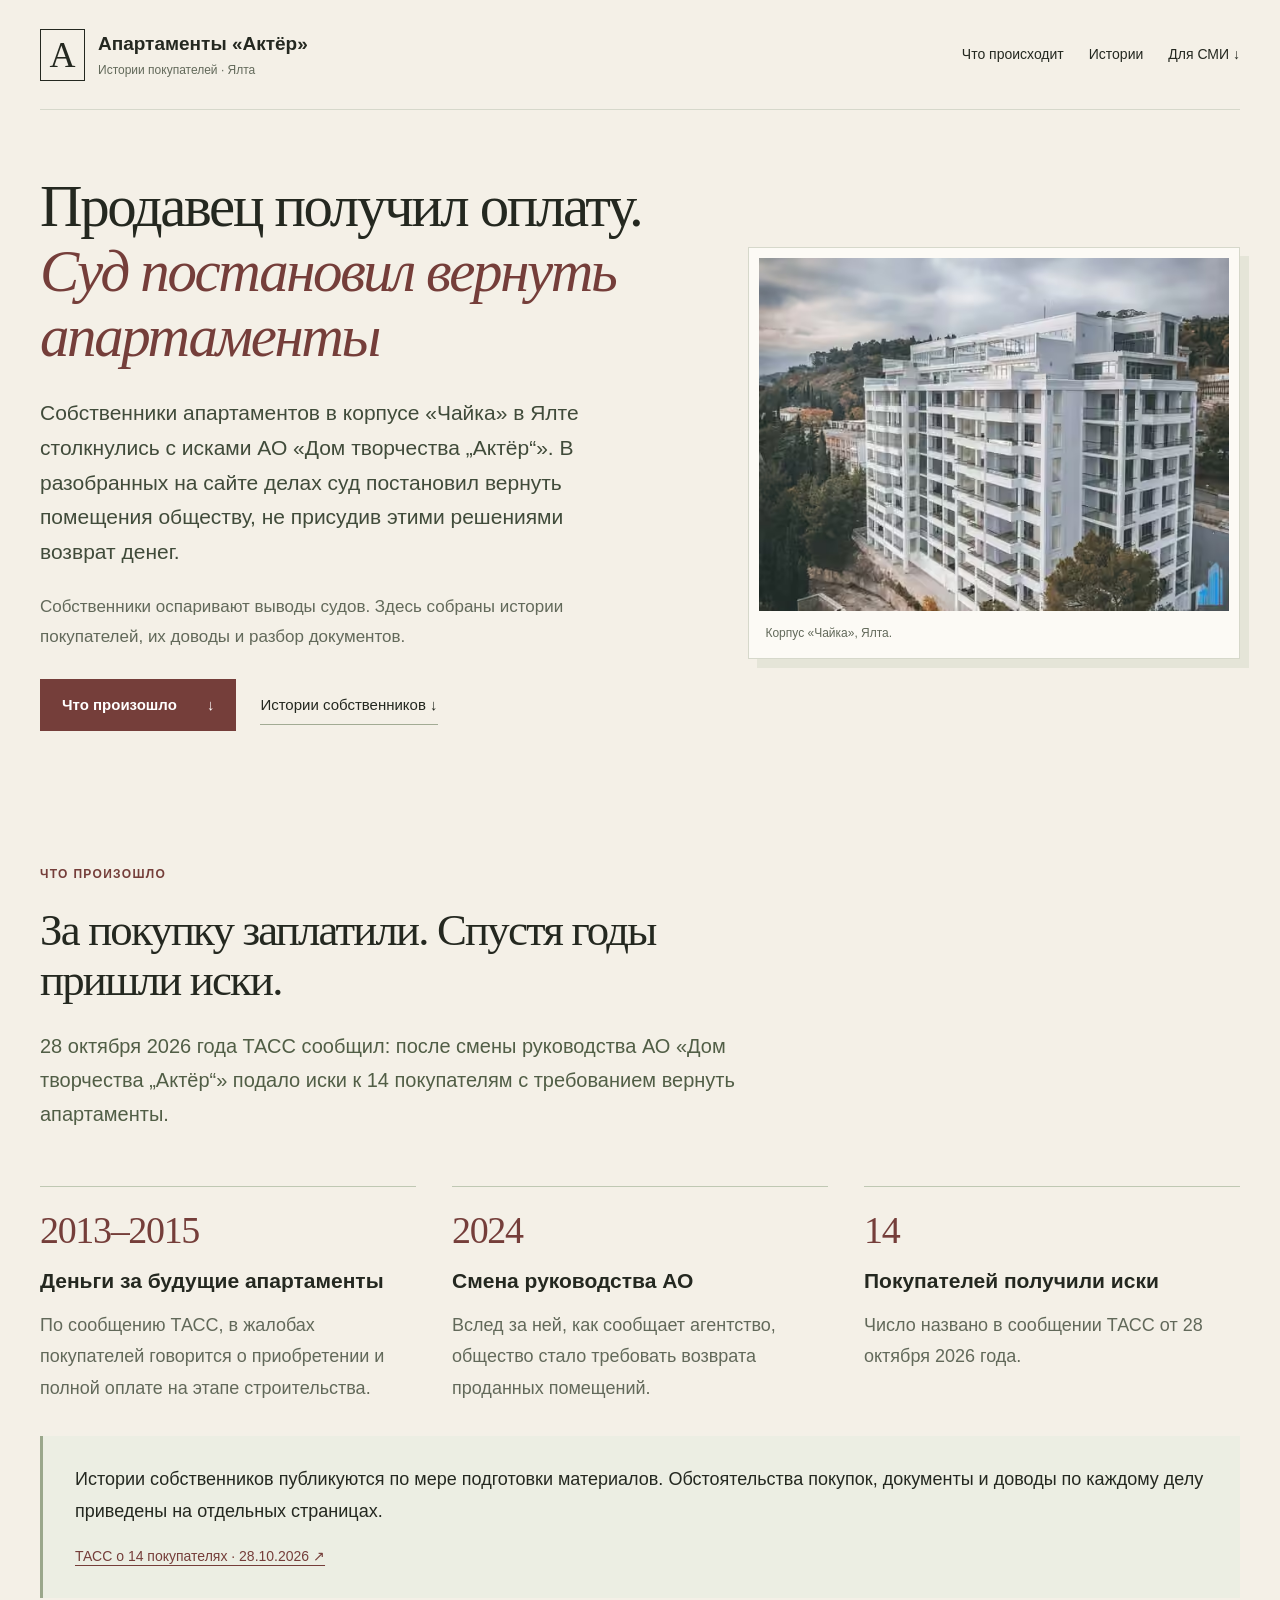
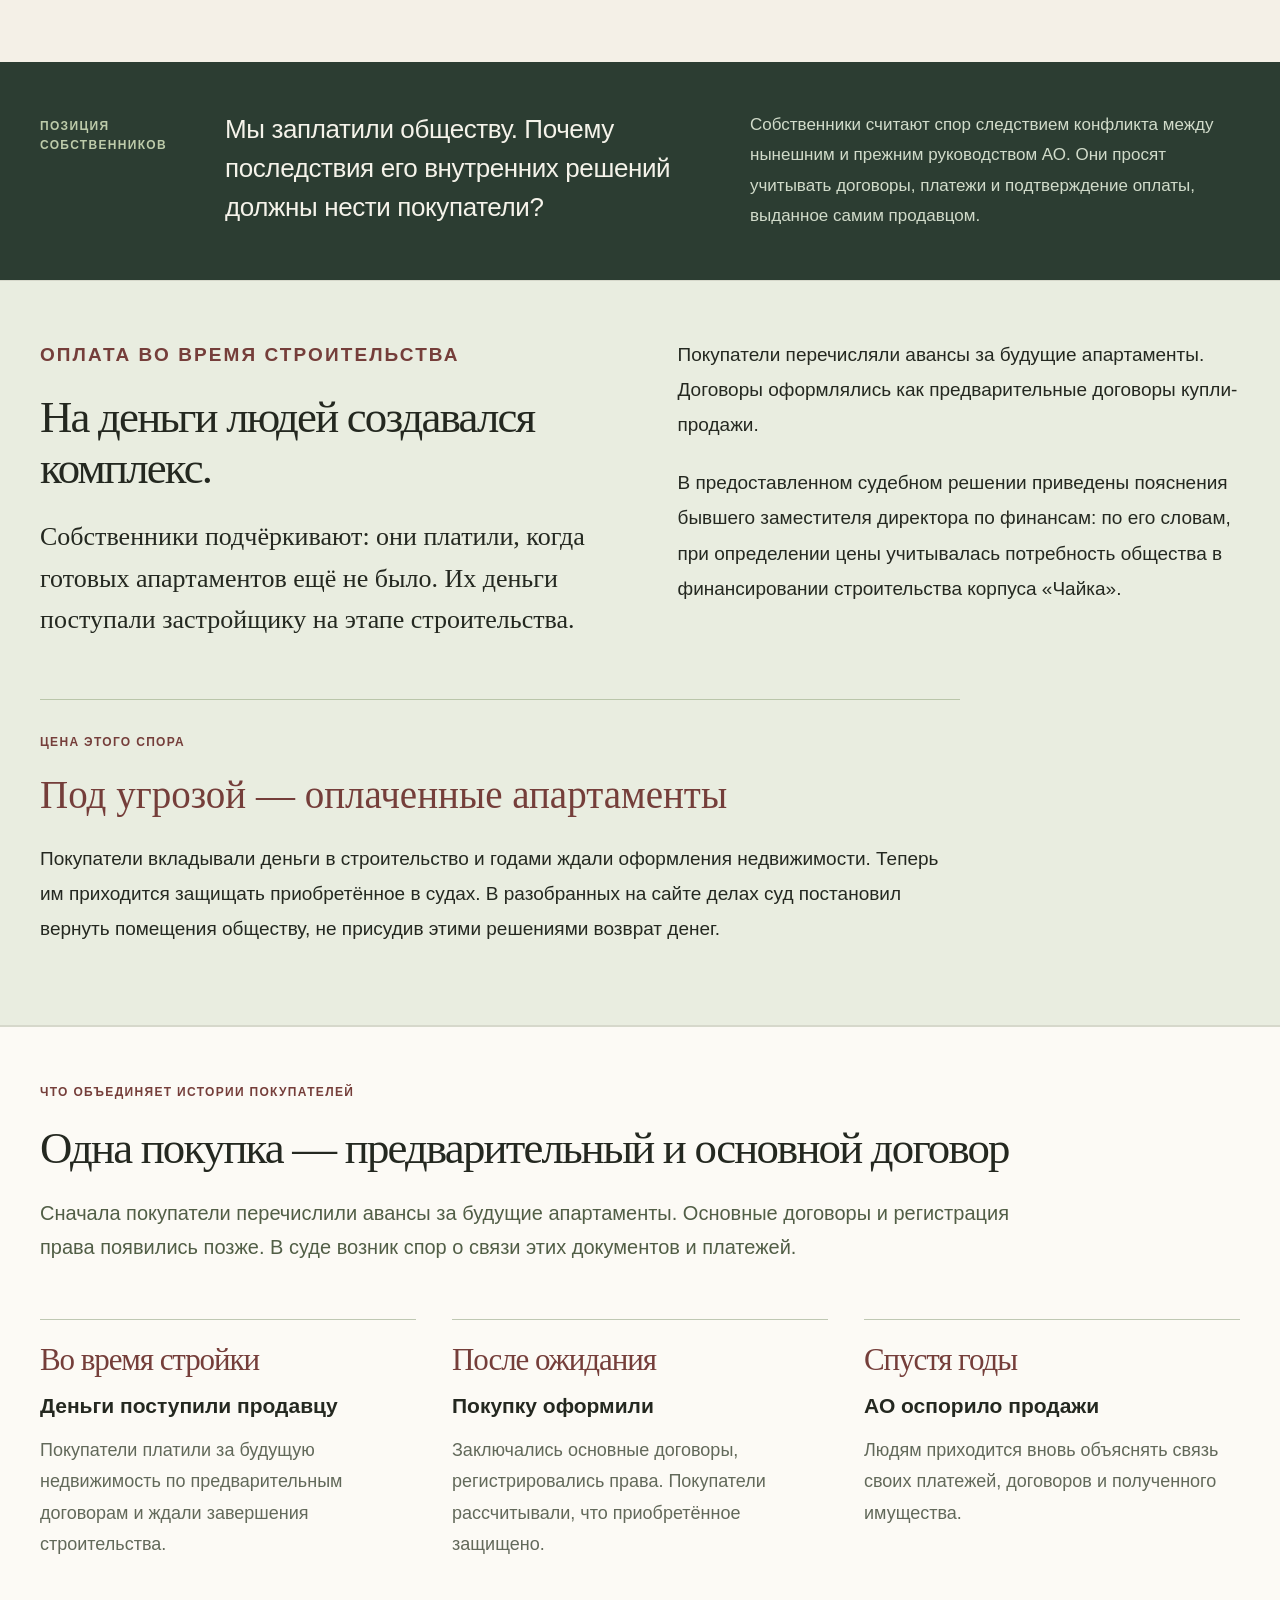
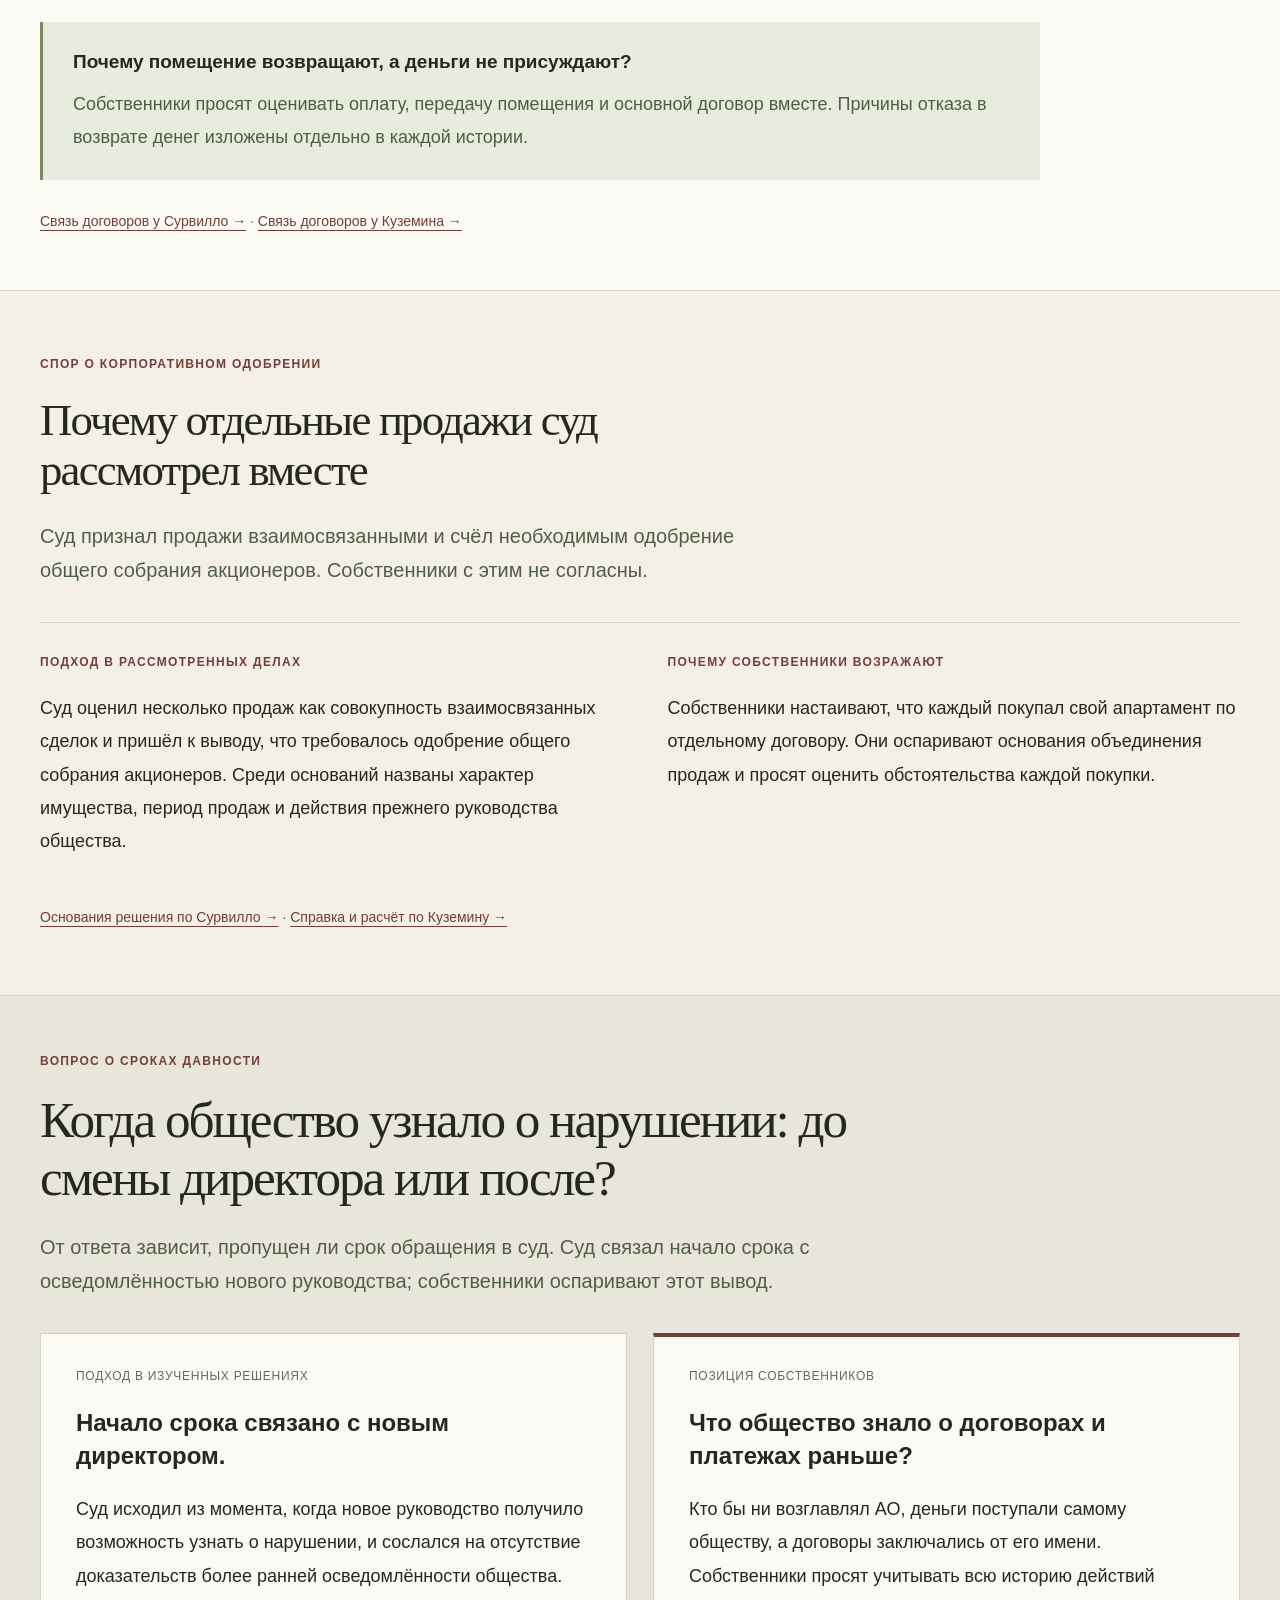
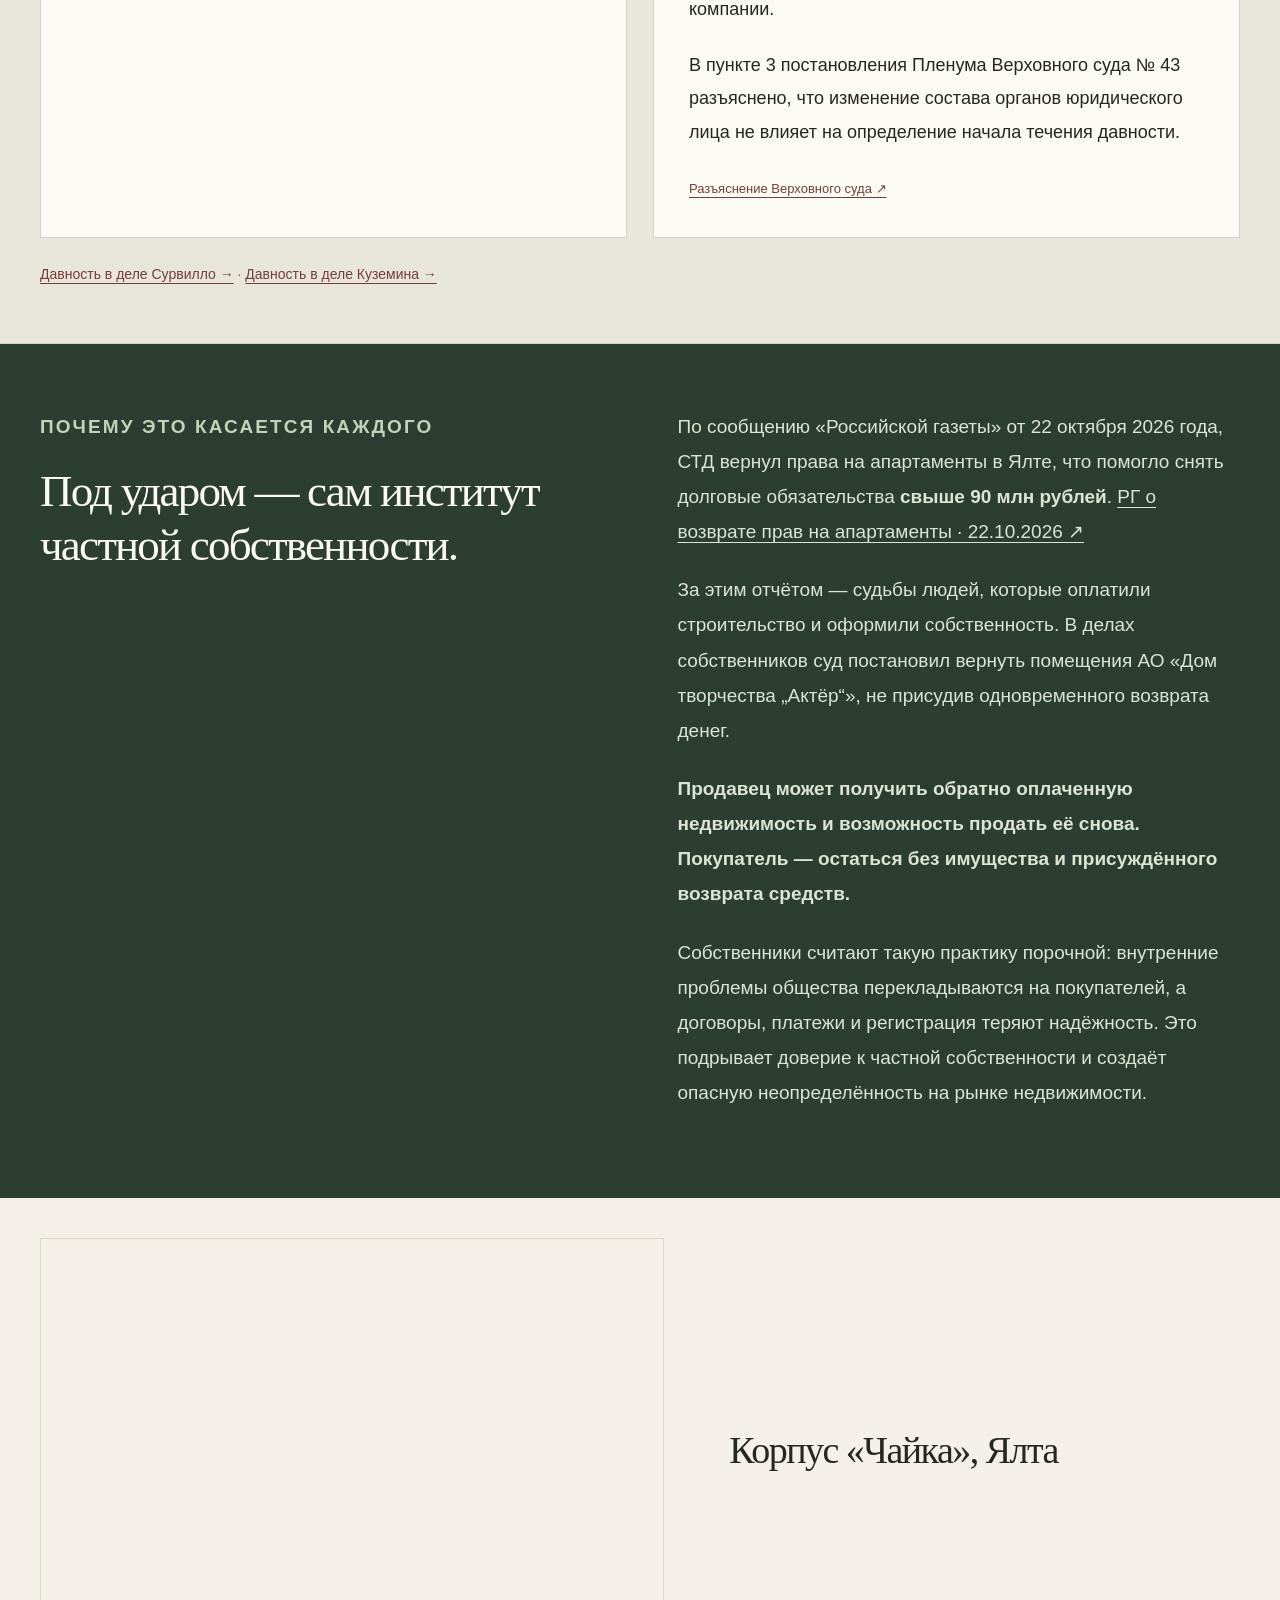
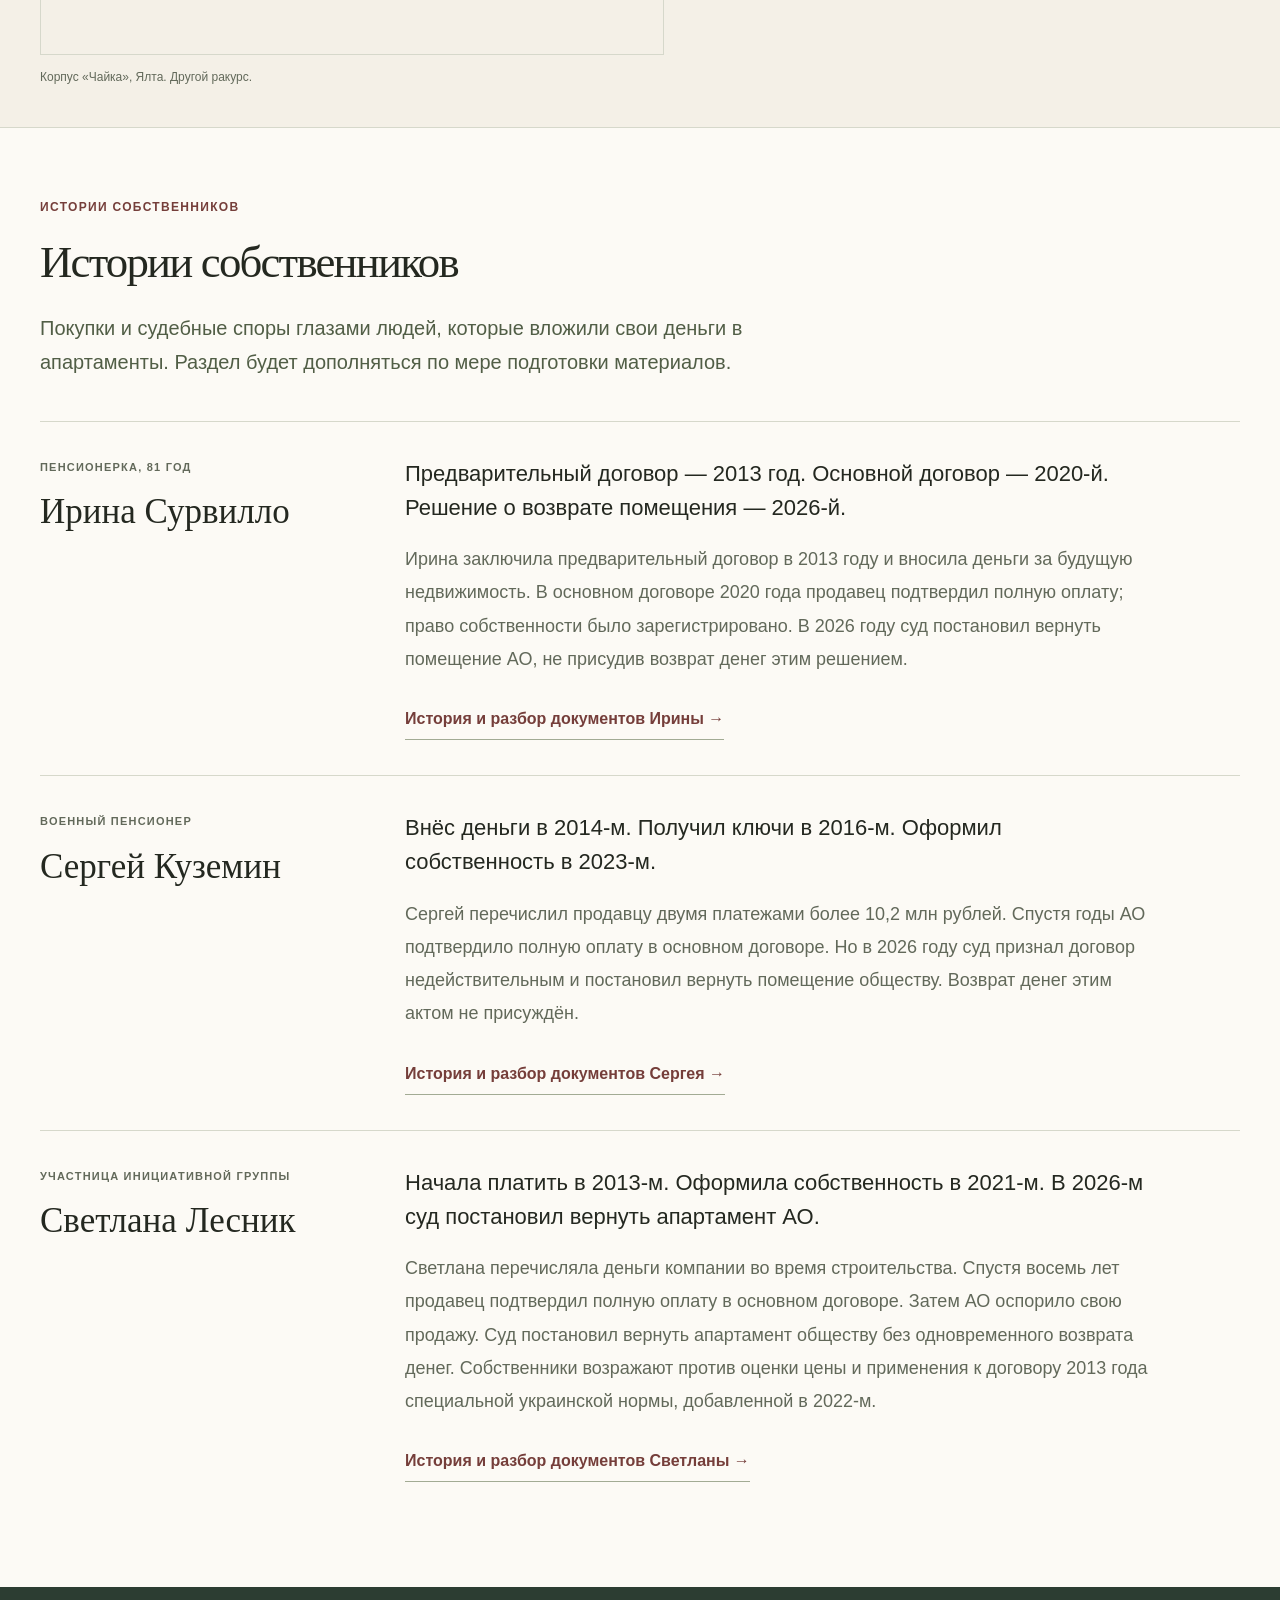
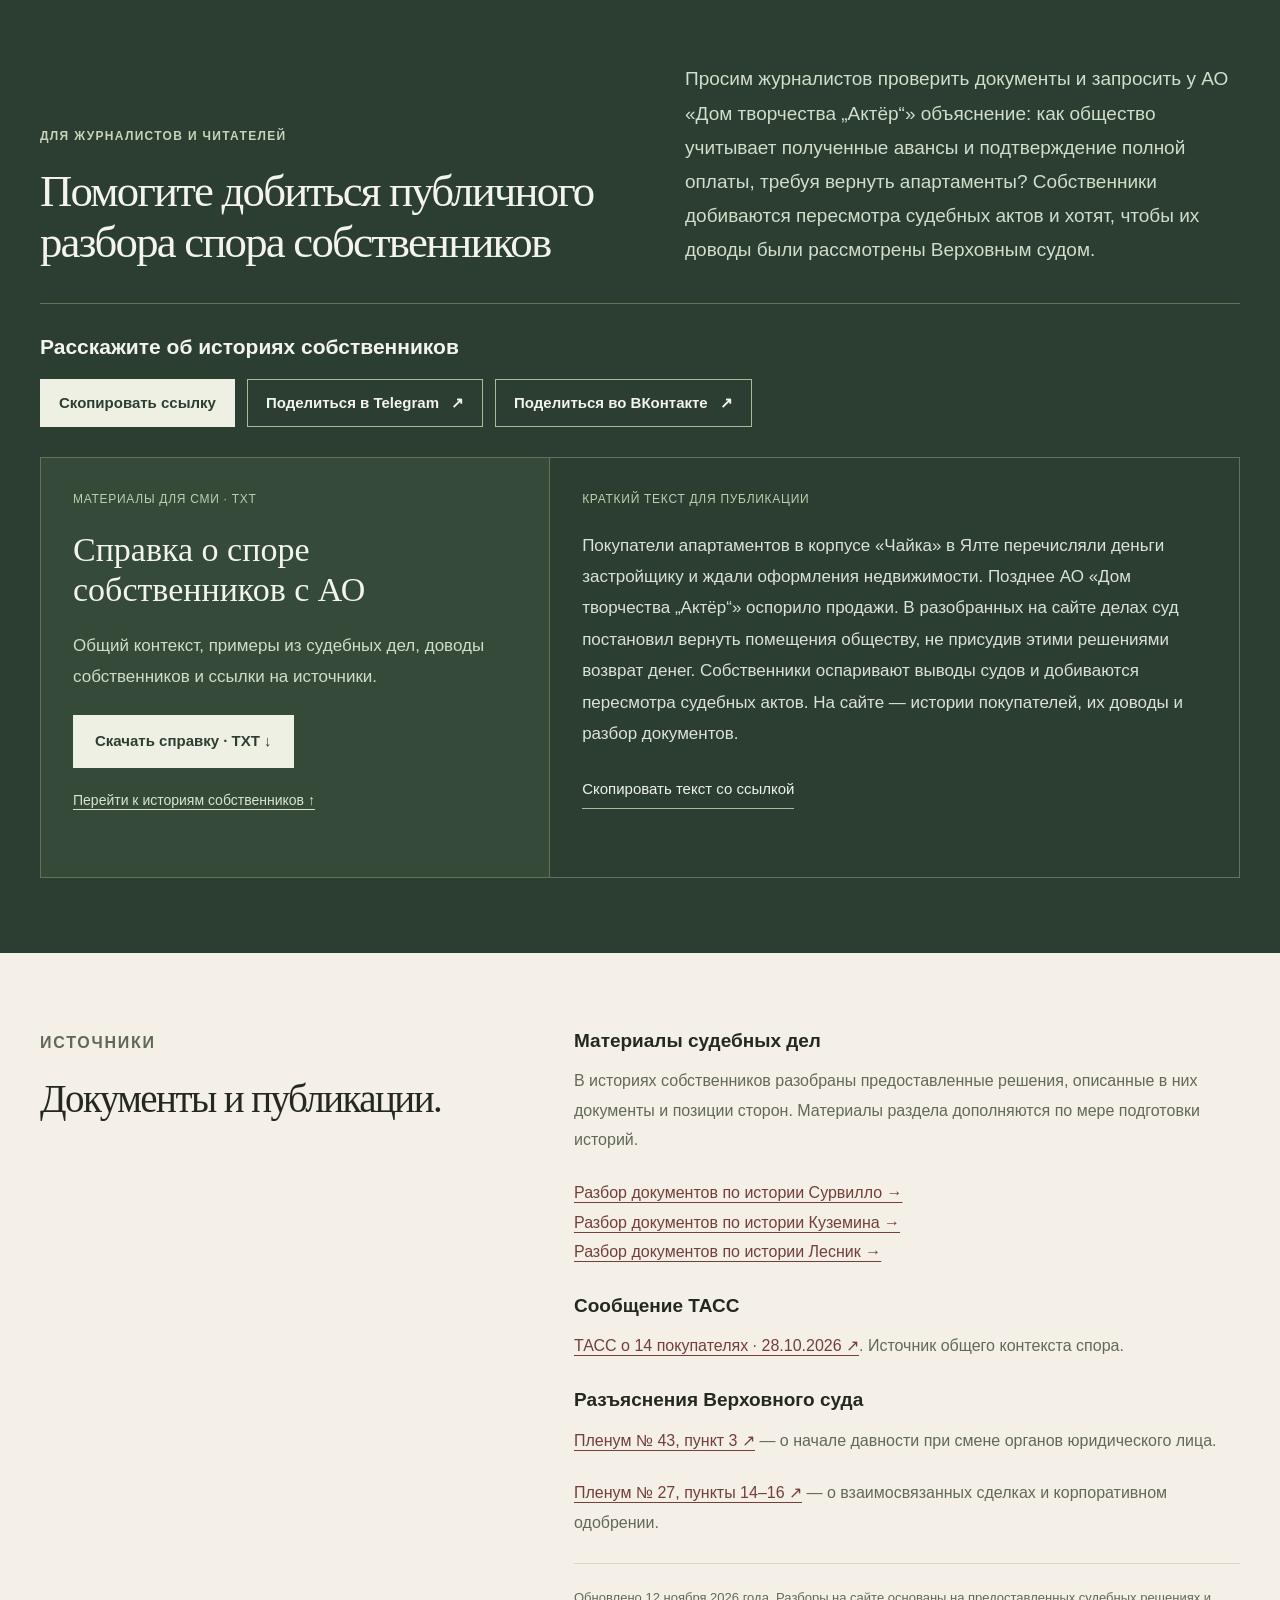
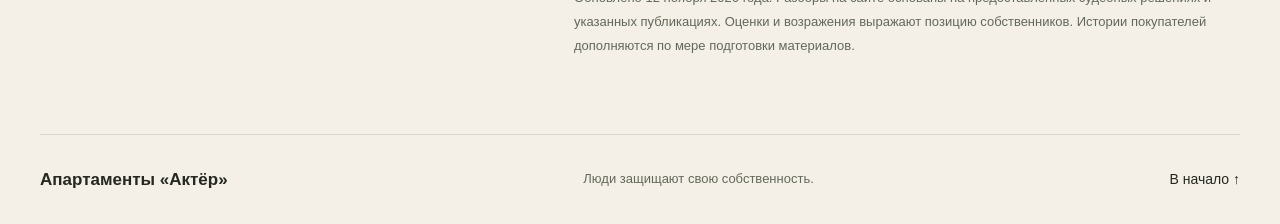
==== commit 740b7c88: "Update published website" ====
--- a/index.html
+++ b/index.html
@@ -1,7 +1,7 @@
 <!doctype html>
 <html lang="ru">
-<head>
-<meta name="robots" content="noindex, nofollow, noarchive">
+<head>
+
   <meta charset="utf-8"><meta name="viewport" content="width=device-width, initial-scale=1">
   <meta name="referrer" content="no-referrer">
   <meta name="description" content="Истории собственников апартаментов корпуса «Чайка» в Ялте: обстоятельства покупок, судебные решения и доводы покупателей.">
@@ -44,6 +44,8 @@
   <section class="owners-stories-section" id="stories" aria-labelledby="stories-title"><div class="wrap"><div class="section-head"><p class="eyebrow">Истории собственников</p><h2 id="stories-title">Истории собственников</h2><p class="section-lead">Покупки и судебные споры глазами людей, которые вложили свои деньги в апартаменты. Раздел будет дополняться по мере подготовки материалов.</p></div><div class="owner-summaries">
 <article class="owner-summary" aria-labelledby="survillo-summary-title"><div><p class="eyebrow">Пенсионерка, 81 год</p><h3 id="survillo-summary-title">Ирина Сурвилло</h3></div><div><p class="owner-summary-lead">Предварительный договор — 2013 год. Основной договор — 2020-й. Решение о возврате помещения — 2026-й.</p><p>Ирина заключила предварительный договор в 2013 году и вносила деньги за будущую недвижимость. В основном договоре 2020 года продавец подтвердил полную оплату; право собственности было зарегистрировано. В 2026 году суд постановил вернуть помещение АО, не присудив возврат денег этим решением.</p><a class="text-link owner-story-link" href="survillo.html">История и разбор документов Ирины →</a></div></article>
 <article class="owner-summary" aria-labelledby="kuzemin-summary-title"><div><p class="eyebrow">Военный пенсионер</p><h3 id="kuzemin-summary-title">Сергей Куземин</h3></div><div><p class="owner-summary-lead">Внёс деньги в 2014-м. Получил ключи в 2016-м. Оформил собственность в 2023-м.</p><p>Сергей перечислил продавцу двумя платежами более 10,2 млн рублей. Спустя годы АО подтвердило полную оплату в основном договоре. Но в 2026 году суд признал договор недействительным и постановил вернуть помещение обществу. Возврат денег этим актом не присуждён.</p><a class="text-link owner-story-link" href="kuzemin.html">История и разбор документов Сергея →</a></div></article>
+<article class="owner-summary" aria-labelledby="lesnik-summary-title"><div><p class="eyebrow">Участница инициативной группы</p><h3 id="lesnik-summary-title">Светлана Лесник</h3></div><div><p class="owner-summary-lead">Начала платить в 2013-м. Оформила собственность в 2021-м. В 2026-м суд постановил вернуть апартамент АО.</p><p>Светлана перечисляла деньги компании во время строительства. Спустя восемь лет продавец подтвердил полную оплату в основном договоре. Затем АО оспорило свою продажу. Суд постановил вернуть апартамент обществу без одновременного возврата денег. Собственники возражают против оценки цены и применения к договору 2013 года специальной украинской нормы, добавленной в 2022-м.</p><a class="text-link owner-story-link" href="lesnik.html">История и разбор документов Светланы →</a></div></article>
+
 </div></div></section>
 
   <section class="press-section" id="press" aria-labelledby="press-title"><div class="wrap"><div class="press-heading"><div><p class="eyebrow">Для журналистов и читателей</p><h2 id="press-title">Помогите добиться публичного разбора спора собственников</h2></div><p>Просим журналистов проверить документы и запросить у АО «Дом творчества „Актёр“» объяснение: как общество учитывает полученные авансы и подтверждение полной оплаты, требуя вернуть апартаменты? Собственники добиваются пересмотра судебных актов и хотят, чтобы их доводы были рассмотрены Верховным судом.</p></div><div class="share-panel" aria-labelledby="share-title" data-public-url="https://delo-aktera.org/">
@@ -56,7 +58,7 @@
 <p id="link-feedback" class="share-feedback" role="status" aria-live="polite"></p>
 </div><div class="press-grid"><article class="press-download"><span class="label">Материалы для СМИ · TXT</span><h3>Справка о споре собственников с АО</h3><p>Общий контекст, примеры из судебных дел, доводы собственников и ссылки на источники.</p><a class="button light" href="downloads/owners-brief.txt" download>Скачать справку · TXT ↓</a><a class="table-download" href="#stories">Перейти к историям собственников ↑</a></article><article class="press-copy"><span class="label">Краткий текст для публикации</span><p id="share-text">Покупатели апартаментов в корпусе «Чайка» в Ялте перечисляли деньги застройщику и ждали оформления недвижимости. Позднее АО «Дом творчества „Актёр“» оспорило продажи. В разобранных на сайте делах суд постановил вернуть помещения обществу, не присудив этими решениями возврат денег. Собственники оспаривают выводы судов и добиваются пересмотра судебных актов. На сайте — истории покупателей, их доводы и разбор документов.</p><button id="copy-story" class="copy-button" type="button" hidden>Скопировать текст со ссылкой</button><span id="copy-feedback" role="status" aria-live="polite"></span></article></div></div></section>
 
-  <section class="wrap sources-section" id="sources" aria-labelledby="sources-title"><div><p class="eyebrow">Источники</p><h2 id="sources-title">Документы и публикации.</h2></div><div><article id="source-judgment"><h3>Материалы судебных дел</h3><p>В историях собственников разобраны предоставленные решения, описанные в них документы и позиции сторон. Материалы раздела дополняются по мере подготовки историй.</p><p><a href="survillo.html#evidence">Разбор документов по истории Сурвилло →</a><br><a href="kuzemin.html#evidence">Разбор документов по истории Куземина →</a></p></article><article><h3>Сообщение ТАСС</h3><p><a href="https://tass.ru/nedvizhimost/28261321" target="_blank" rel="noopener noreferrer">ТАСС о 14 покупателях · 28.10.2026 ↗</a>. Источник общего контекста спора.</p></article><article><h3>Разъяснения Верховного суда</h3><p><a href="https://www.vsrf.ru/documents/all/8453" target="_blank" rel="noopener noreferrer">Пленум № 43, пункт 3 ↗</a> — о начале давности при смене органов юридического лица.</p><p><a href="https://www.vsrf.ru/documents/all/26968" target="_blank" rel="noopener noreferrer">Пленум № 27, пункты 14–16 ↗</a> — о взаимосвязанных сделках и корпоративном одобрении.</p></article><p class="version-note">Обновлено 4 ноября 2026 года. Разборы на сайте основаны на предоставленных судебных решениях и указанных публикациях. Оценки и возражения выражают позицию собственников. Истории покупателей дополняются по мере подготовки материалов.</p></div></section>
+  <section class="wrap sources-section" id="sources" aria-labelledby="sources-title"><div><p class="eyebrow">Источники</p><h2 id="sources-title">Документы и публикации.</h2></div><div><article id="source-judgment"><h3>Материалы судебных дел</h3><p>В историях собственников разобраны предоставленные решения, описанные в них документы и позиции сторон. Материалы раздела дополняются по мере подготовки историй.</p><p><a href="survillo.html#evidence">Разбор документов по истории Сурвилло →</a><br><a href="kuzemin.html#evidence">Разбор документов по истории Куземина →</a><br><a href="lesnik.html#evidence">Разбор документов по истории Лесник →</a></p></article><article><h3>Сообщение ТАСС</h3><p><a href="https://tass.ru/nedvizhimost/28261321" target="_blank" rel="noopener noreferrer">ТАСС о 14 покупателях · 28.10.2026 ↗</a>. Источник общего контекста спора.</p></article><article><h3>Разъяснения Верховного суда</h3><p><a href="https://www.vsrf.ru/documents/all/8453" target="_blank" rel="noopener noreferrer">Пленум № 43, пункт 3 ↗</a> — о начале давности при смене органов юридического лица.</p><p><a href="https://www.vsrf.ru/documents/all/26968" target="_blank" rel="noopener noreferrer">Пленум № 27, пункты 14–16 ↗</a> — о взаимосвязанных сделках и корпоративном одобрении.</p></article><p class="version-note">Обновлено 12 ноября 2026 года. Разборы на сайте основаны на предоставленных судебных решениях и указанных публикациях. Оценки и возражения выражают позицию собственников. Истории покупателей дополняются по мере подготовки материалов.</p></div></section>
 </main>
 <footer class="wrap site-footer"><a href="#top">Апартаменты «Актёр»</a><p>Люди защищают свою собственность.</p><a href="#top">В начало ↑</a></footer>
 </body></html>
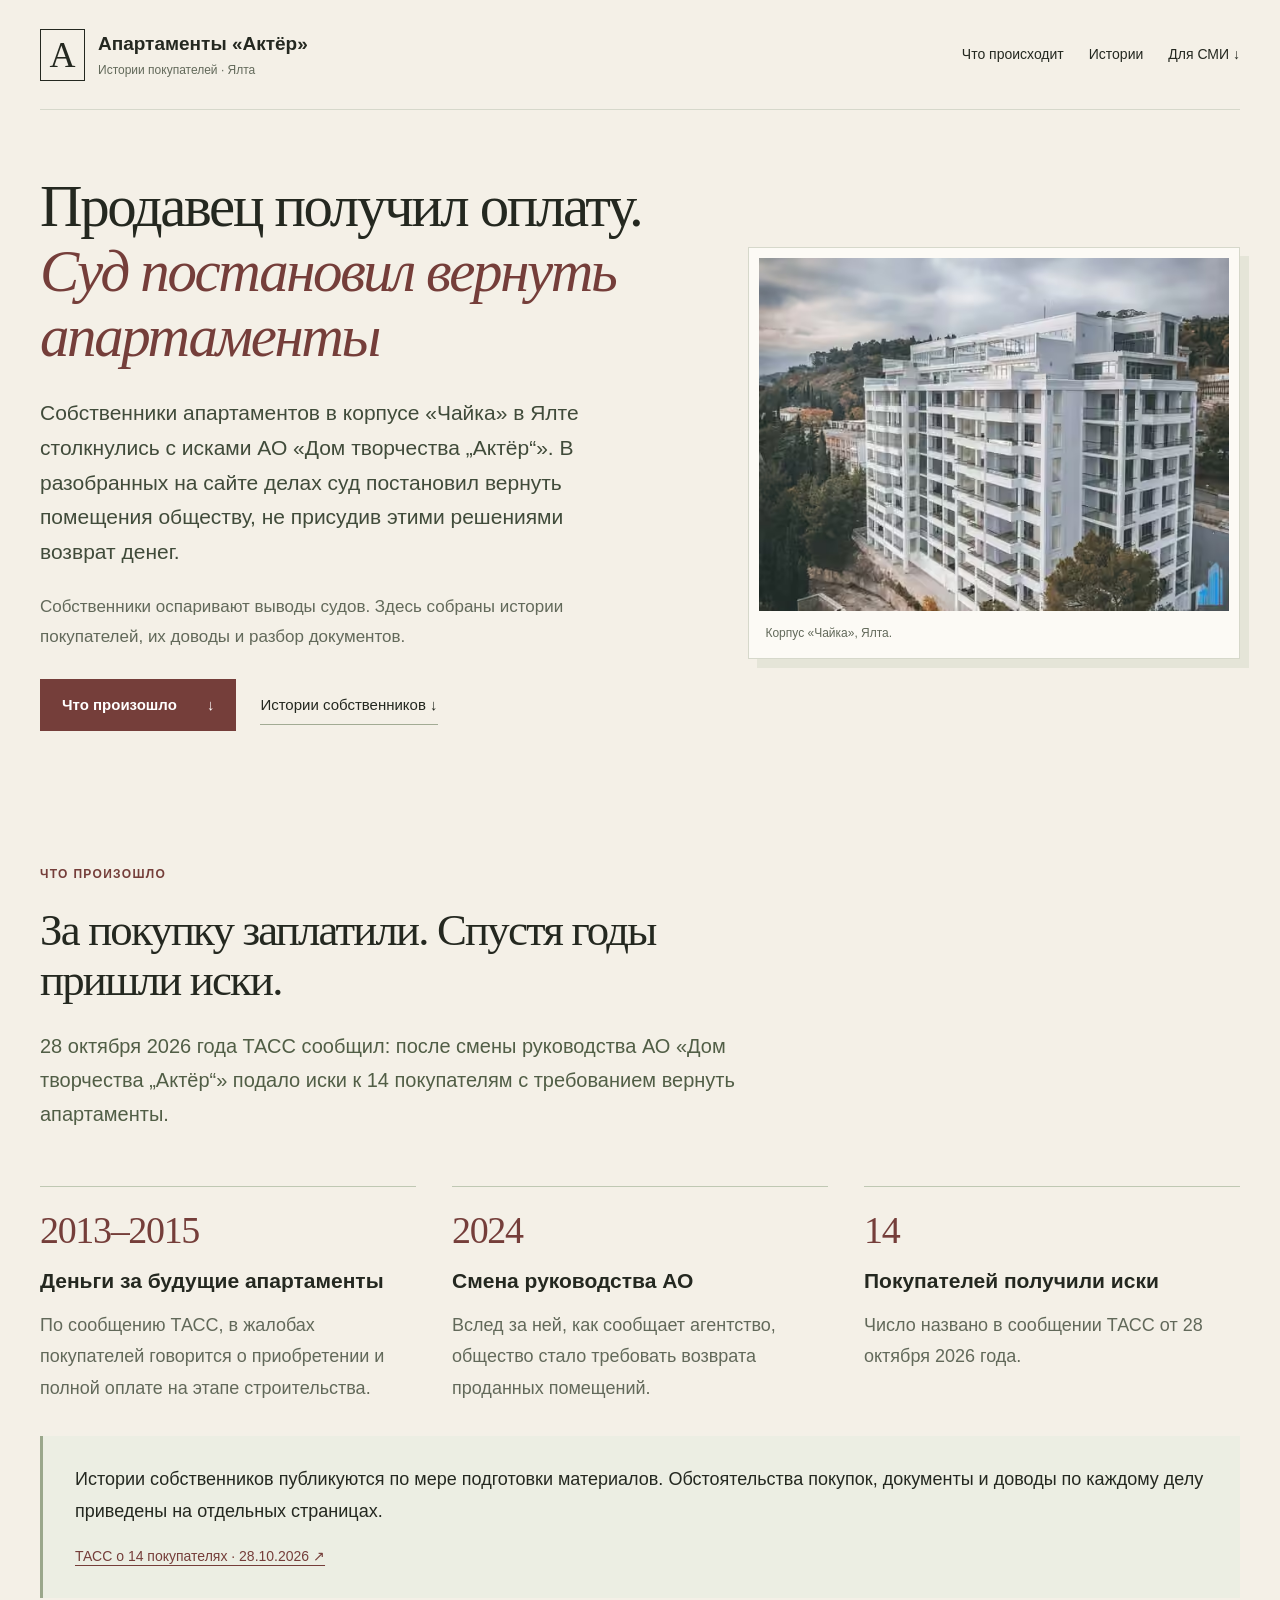
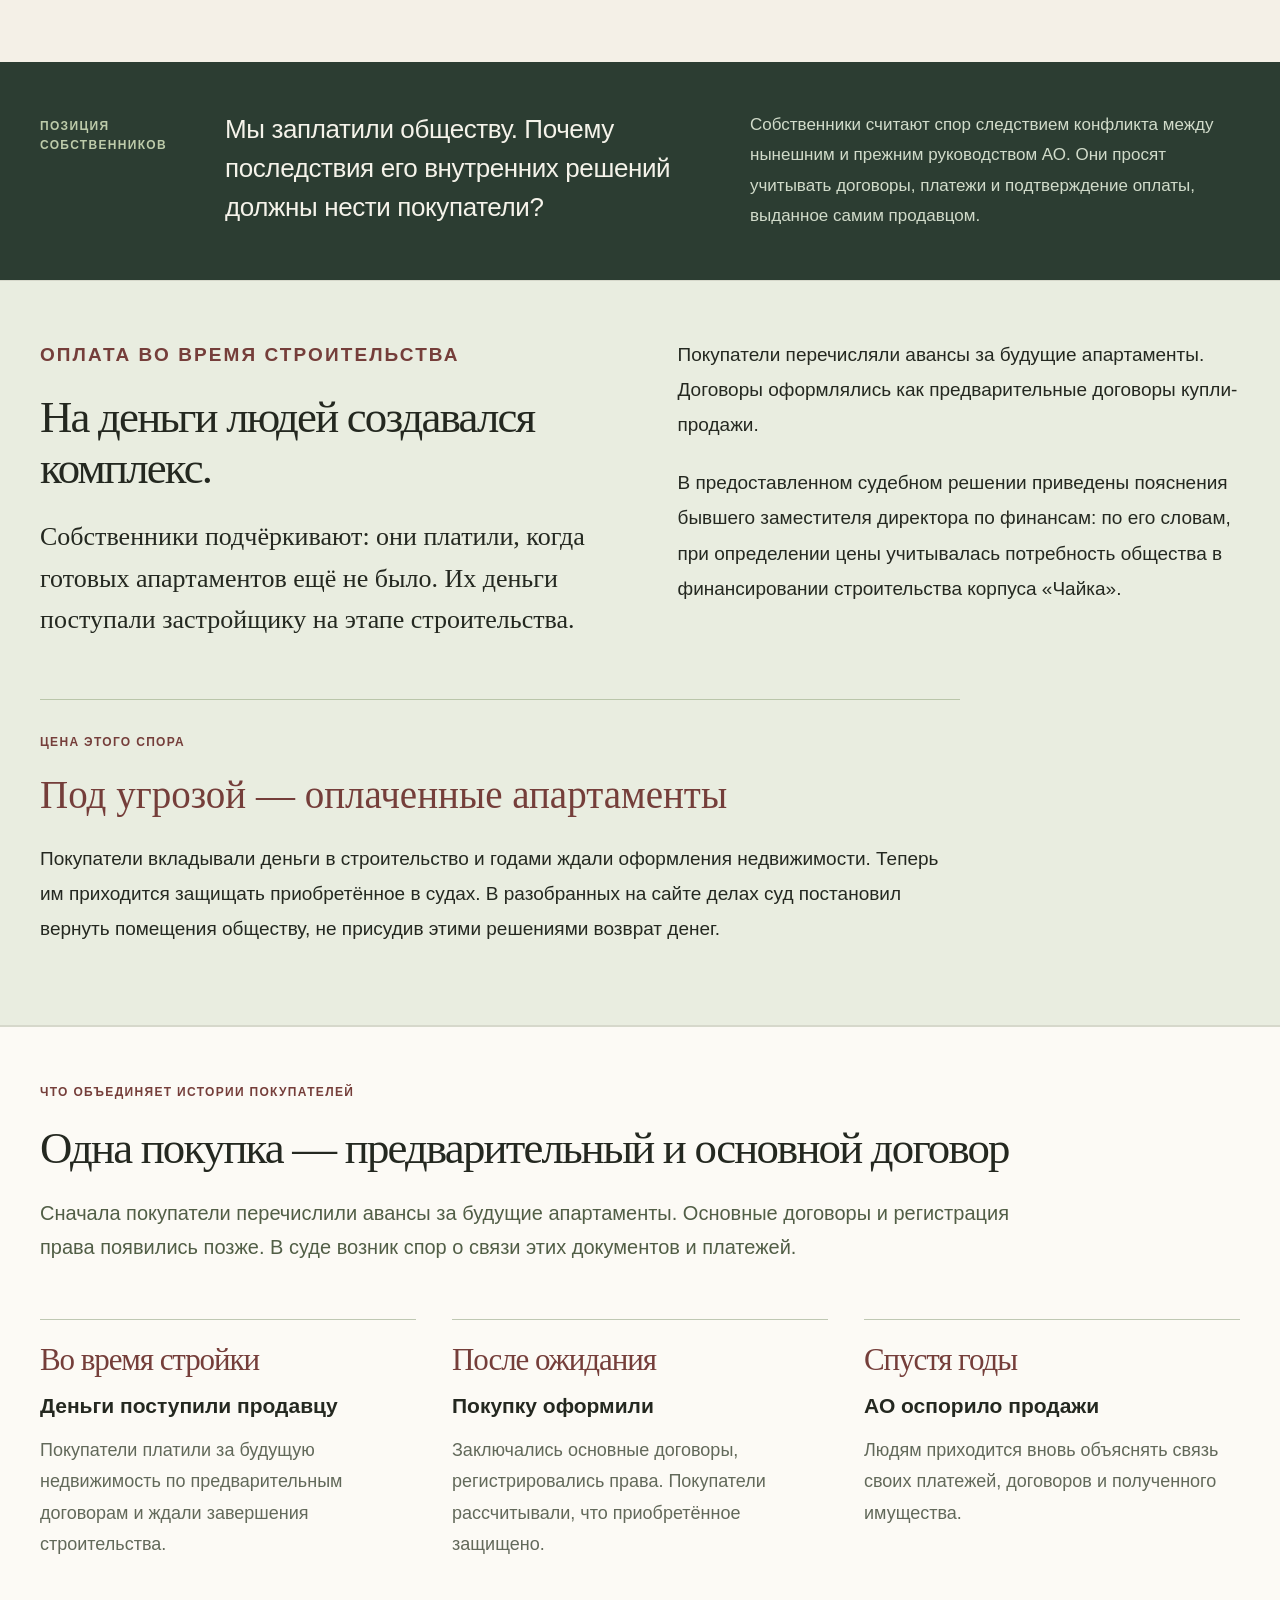
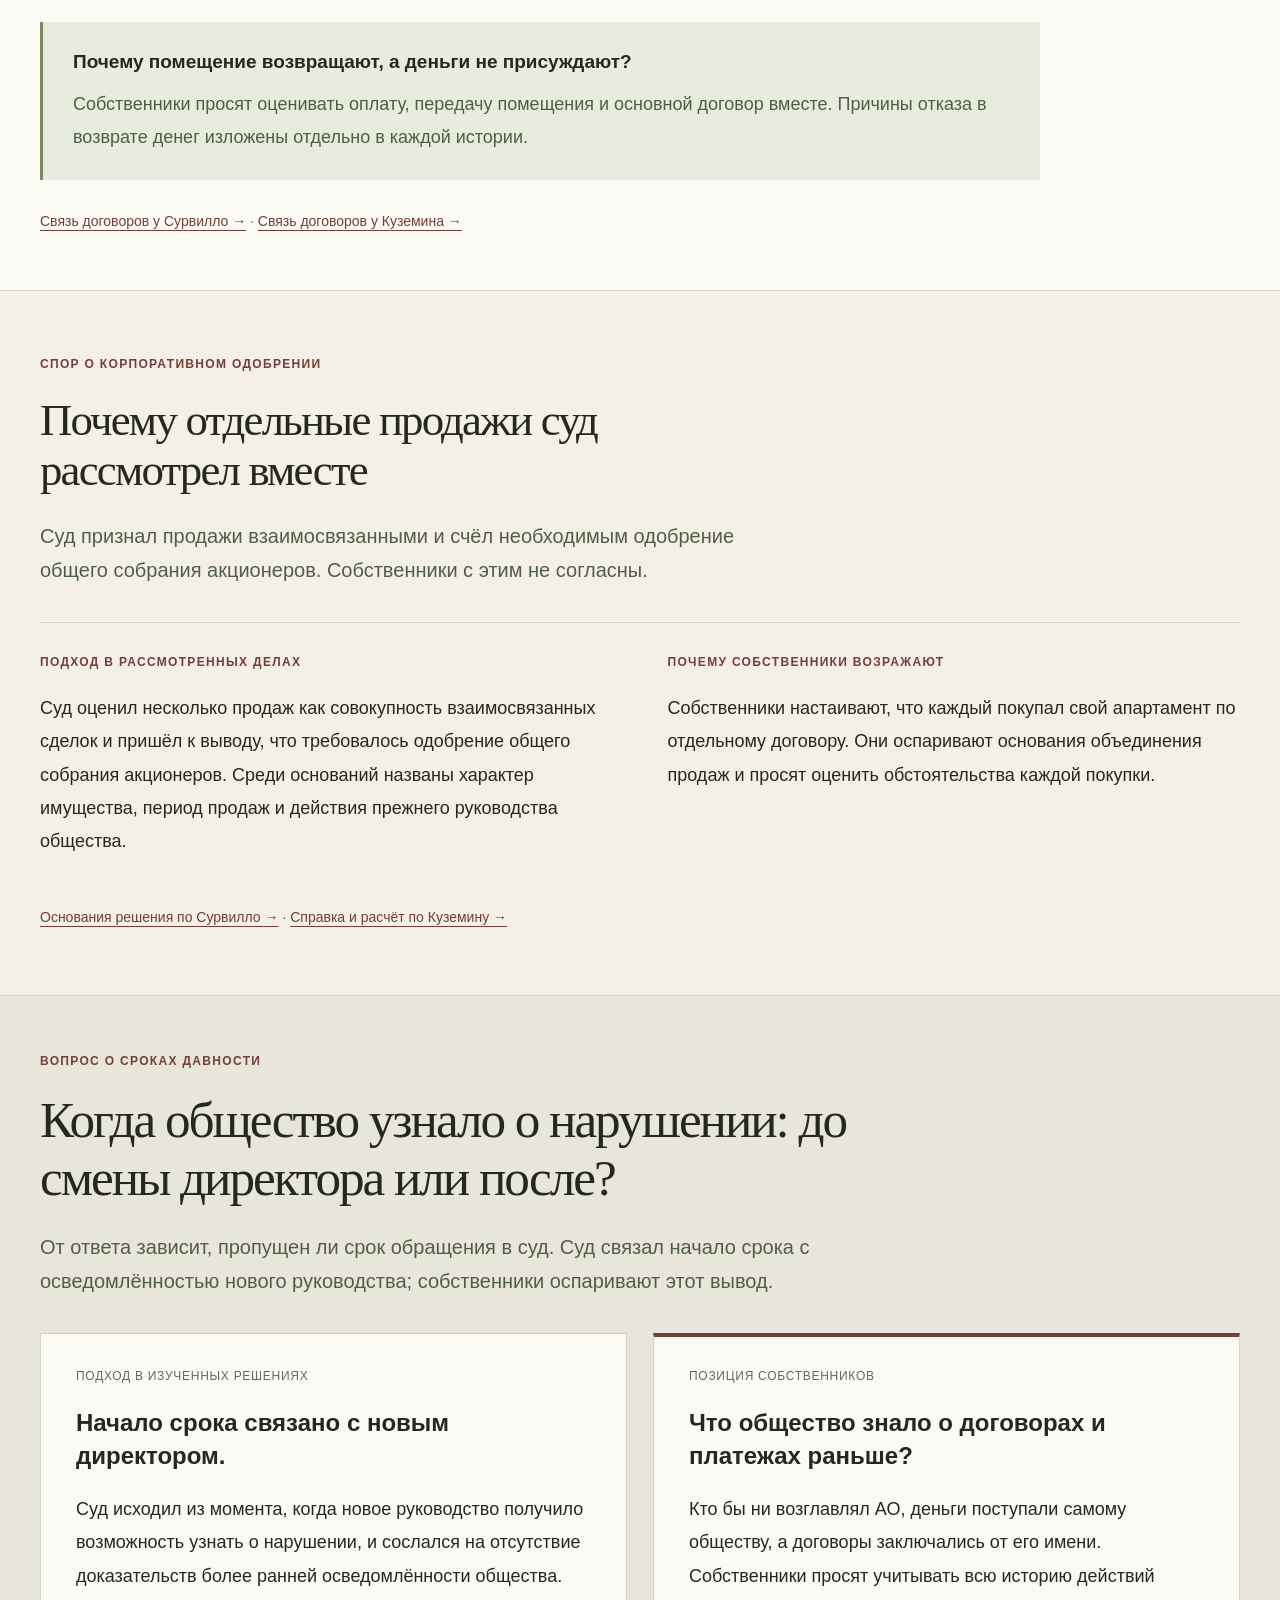
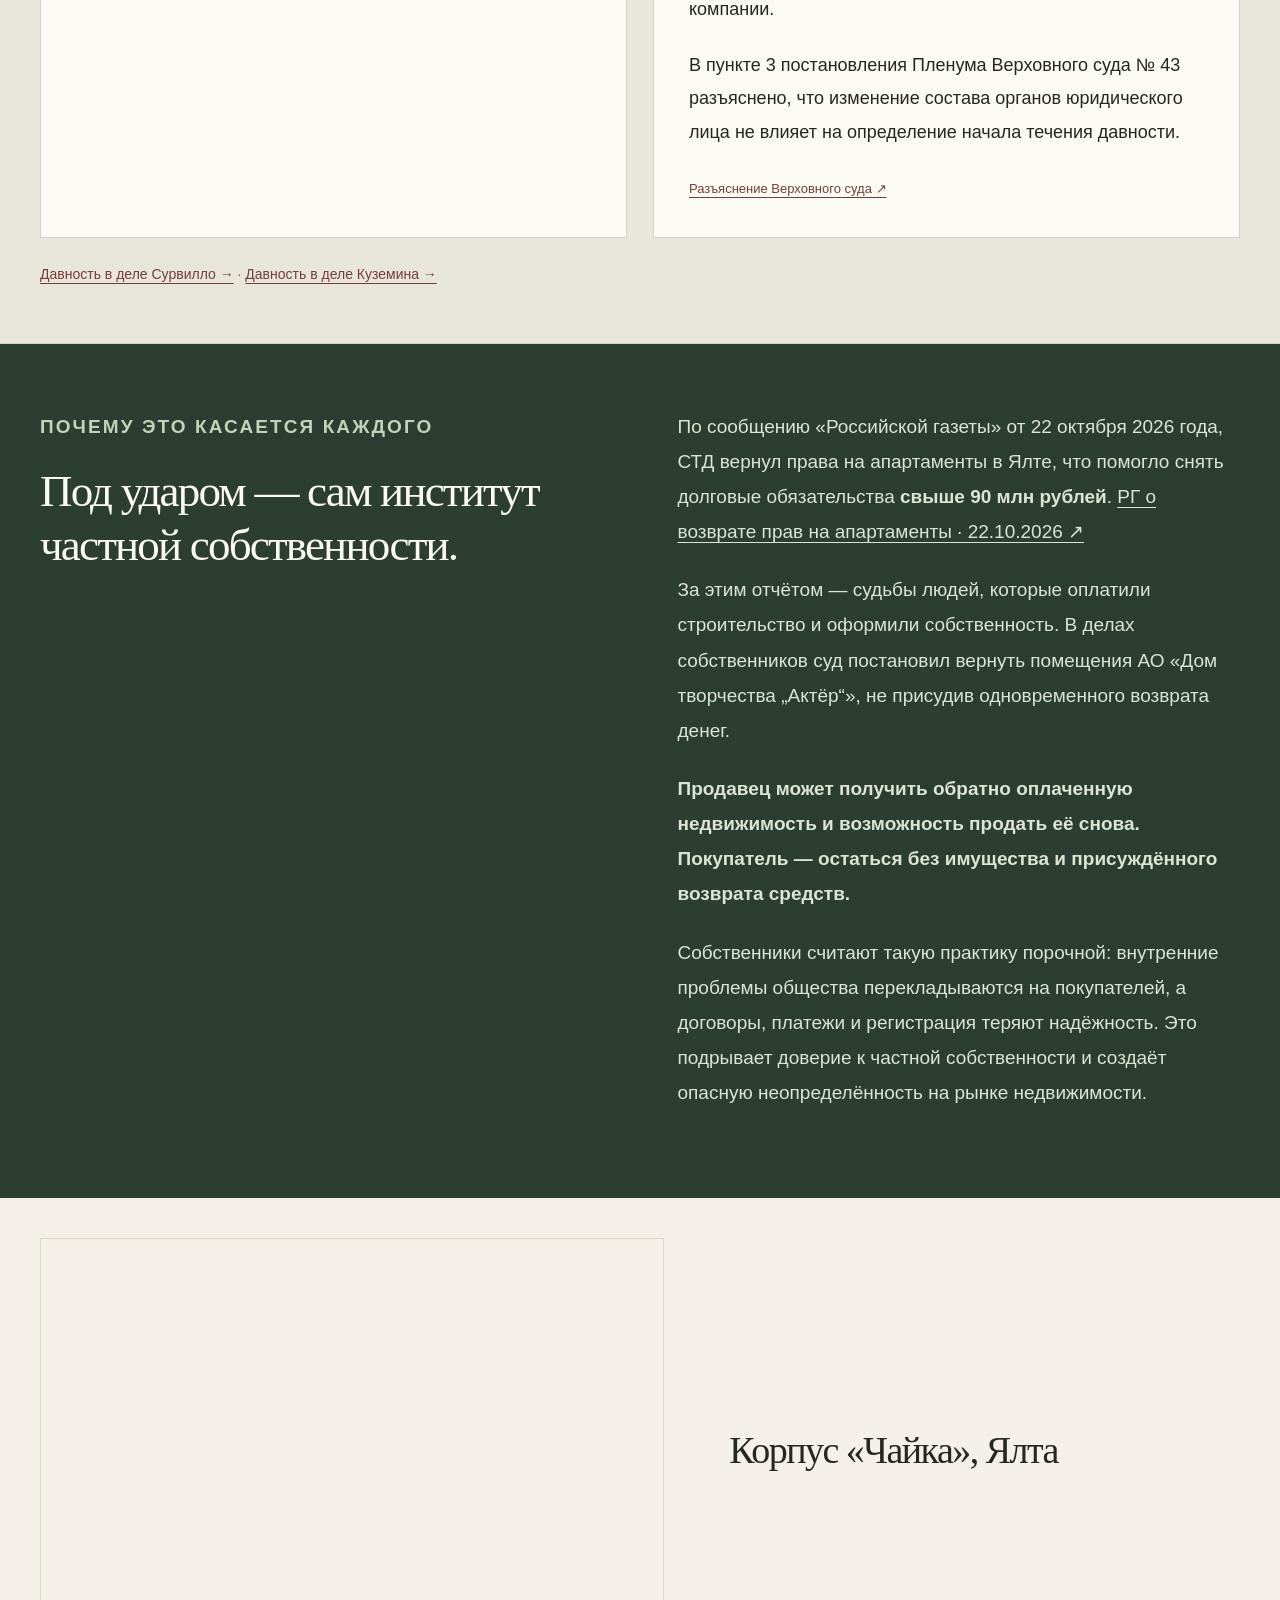
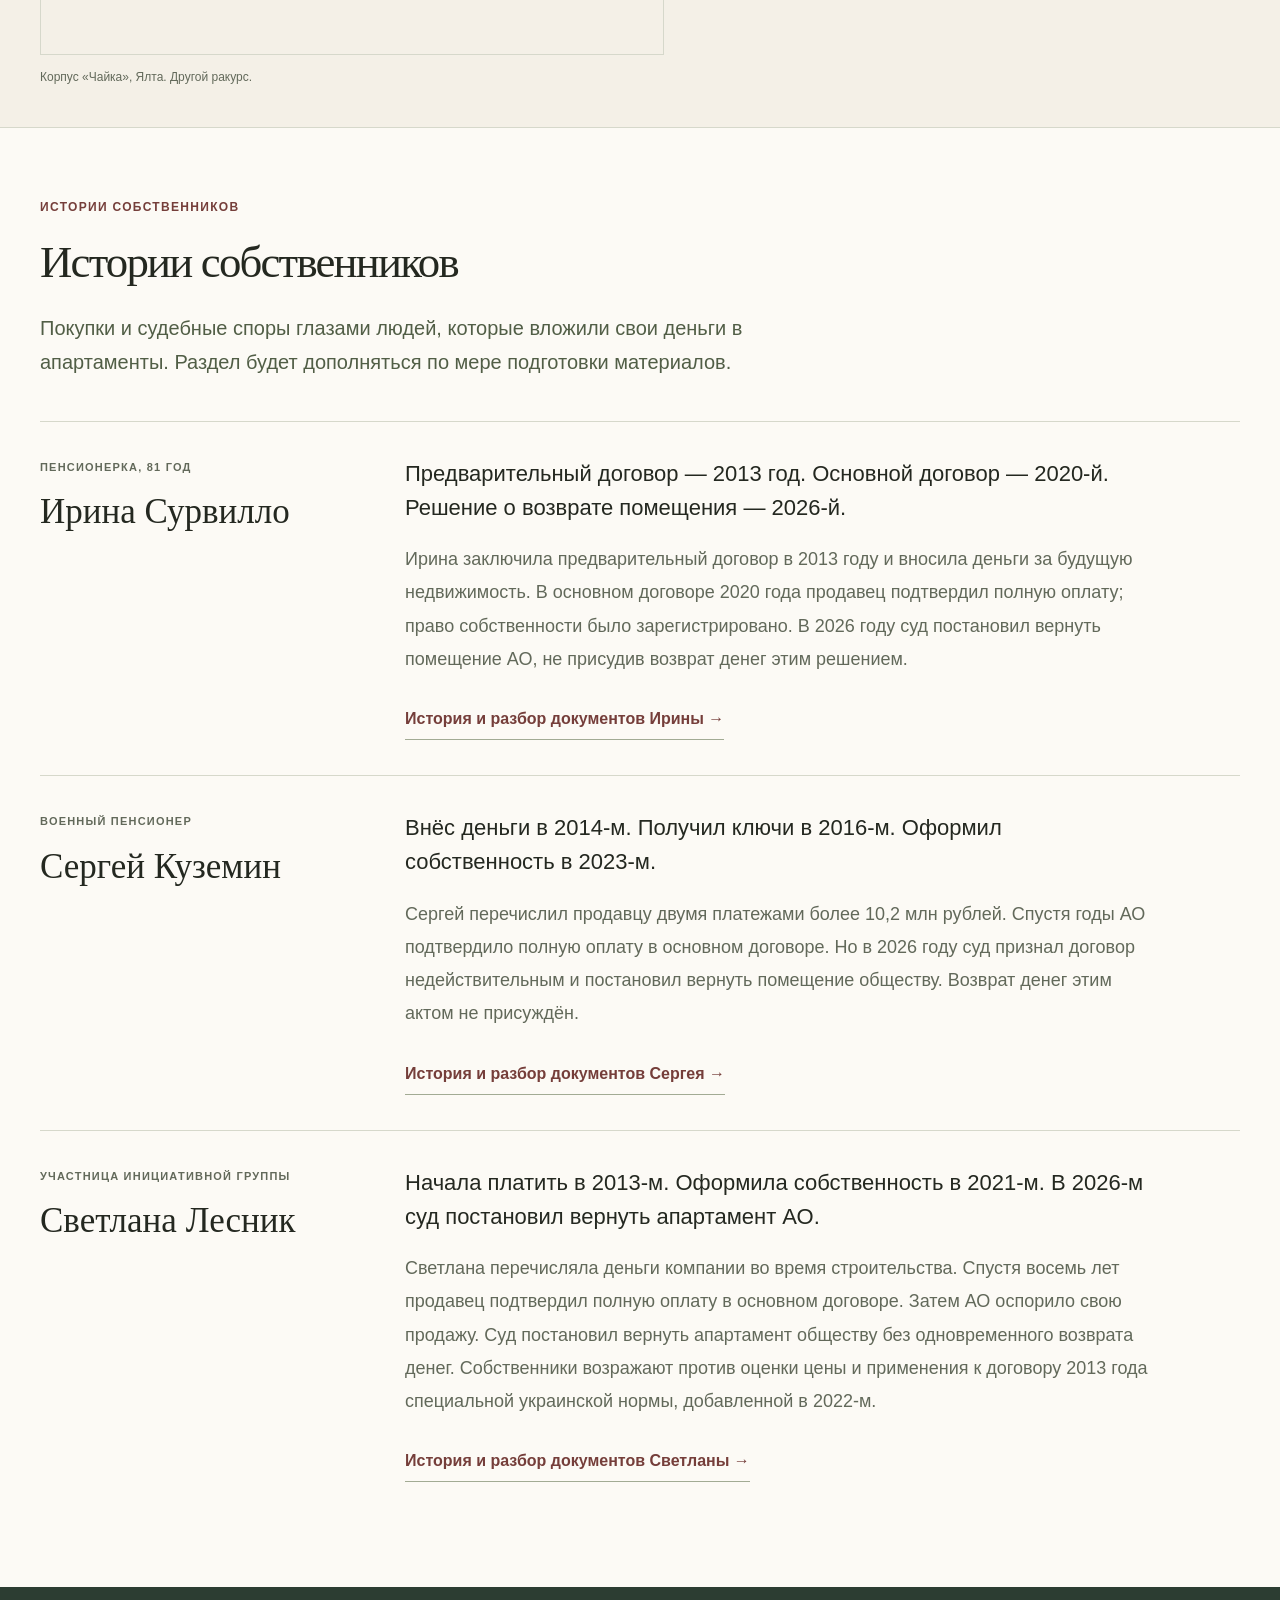
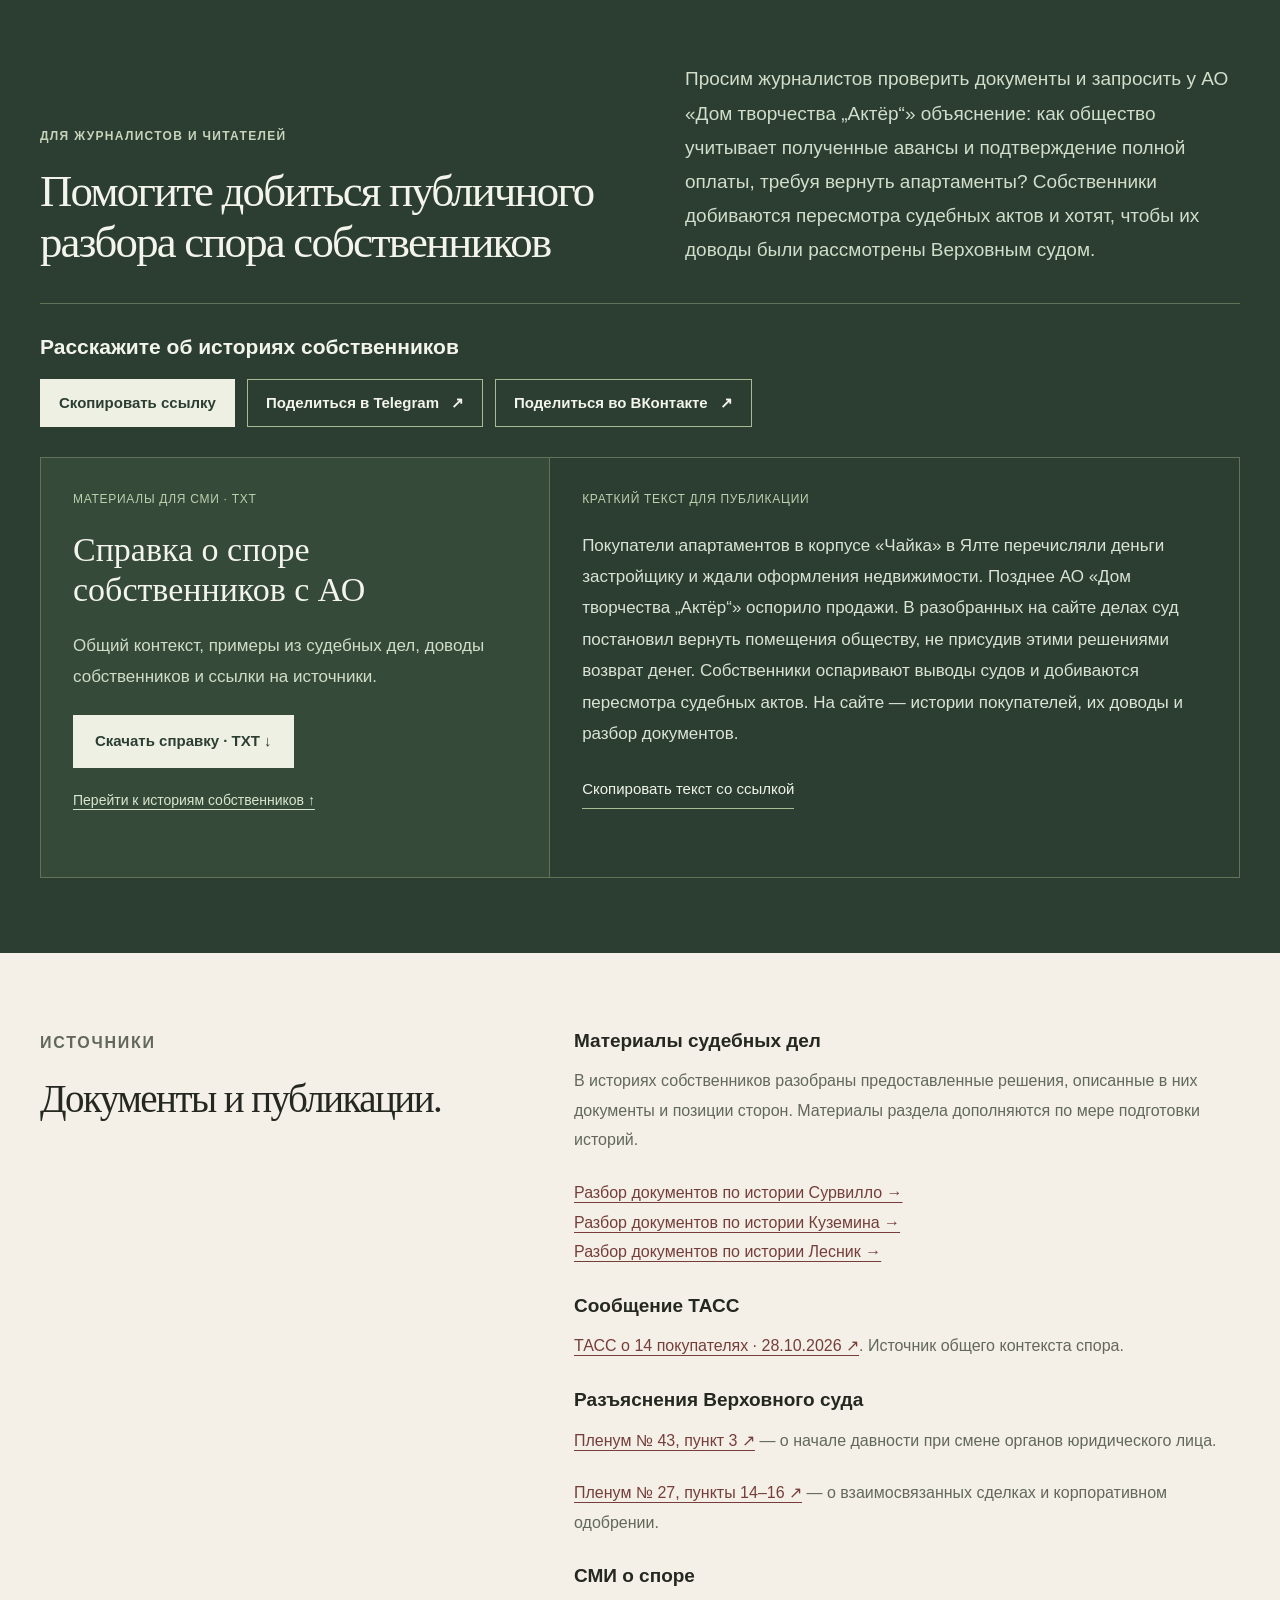
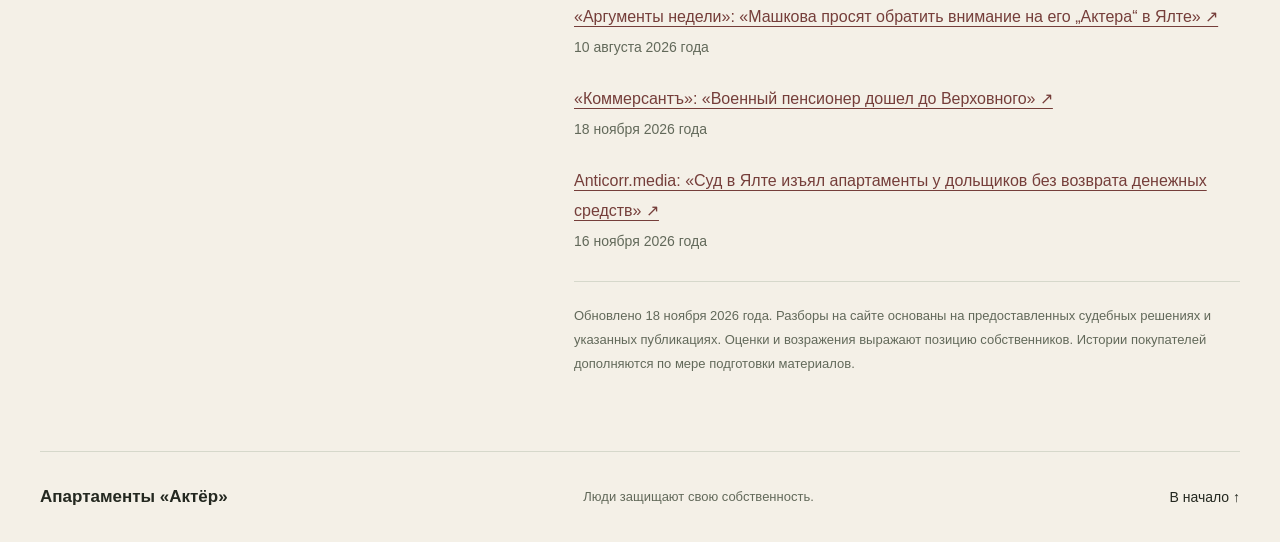
==== commit acb82a11: "Update published website" ====
--- a/index.html
+++ b/index.html
@@ -5,10 +5,11 @@
   <meta charset="utf-8"><meta name="viewport" content="width=device-width, initial-scale=1">
   <meta name="referrer" content="no-referrer">
   <meta name="description" content="Истории собственников апартаментов корпуса «Чайка» в Ялте: обстоятельства покупок, судебные решения и доводы покупателей.">
-  <meta http-equiv="Content-Security-Policy" content="default-src 'self'; script-src 'self'; style-src 'self'; img-src 'self' data:; font-src 'self'; connect-src 'self'; object-src 'none'; base-uri 'none'; form-action 'none'">
+  <meta http-equiv="Content-Security-Policy" content="default-src 'self'; script-src 'self' https://www.googletagmanager.com; style-src 'self'; img-src 'self' data: https://www.googletagmanager.com https://*.google-analytics.com; font-src 'self'; connect-src 'self' https://www.googletagmanager.com https://*.google-analytics.com https://*.google.com; object-src 'none'; base-uri 'none'; form-action 'none'">
   <meta name="theme-color" content="#f4f0e7"><title>Апартаменты «Актёр» · Люди защищают свою собственность</title>
   <link rel="icon" href="assets/mark.svg" type="image/svg+xml"><link rel="stylesheet" href="styles-1-cc34e642.css"><link rel="stylesheet" href="styles-2-75f578c2.css"><link rel="stylesheet" href="styles-3-873c0538.css"><link rel="stylesheet" href="styles-4-cb799677.css">
   <script src="app.js?v=20261104-approved" defer></script>
+  <script src="analytics.js?v=20261112-ga4" defer></script>
 </head>
 <body class="home-page">
 <a class="skip-link" href="#main">Перейти к содержанию</a>
@@ -58,7 +59,11 @@
 <p id="link-feedback" class="share-feedback" role="status" aria-live="polite"></p>
 </div><div class="press-grid"><article class="press-download"><span class="label">Материалы для СМИ · TXT</span><h3>Справка о споре собственников с АО</h3><p>Общий контекст, примеры из судебных дел, доводы собственников и ссылки на источники.</p><a class="button light" href="downloads/owners-brief.txt" download>Скачать справку · TXT ↓</a><a class="table-download" href="#stories">Перейти к историям собственников ↑</a></article><article class="press-copy"><span class="label">Краткий текст для публикации</span><p id="share-text">Покупатели апартаментов в корпусе «Чайка» в Ялте перечисляли деньги застройщику и ждали оформления недвижимости. Позднее АО «Дом творчества „Актёр“» оспорило продажи. В разобранных на сайте делах суд постановил вернуть помещения обществу, не присудив этими решениями возврат денег. Собственники оспаривают выводы судов и добиваются пересмотра судебных актов. На сайте — истории покупателей, их доводы и разбор документов.</p><button id="copy-story" class="copy-button" type="button" hidden>Скопировать текст со ссылкой</button><span id="copy-feedback" role="status" aria-live="polite"></span></article></div></div></section>
 
-  <section class="wrap sources-section" id="sources" aria-labelledby="sources-title"><div><p class="eyebrow">Источники</p><h2 id="sources-title">Документы и публикации.</h2></div><div><article id="source-judgment"><h3>Материалы судебных дел</h3><p>В историях собственников разобраны предоставленные решения, описанные в них документы и позиции сторон. Материалы раздела дополняются по мере подготовки историй.</p><p><a href="survillo.html#evidence">Разбор документов по истории Сурвилло →</a><br><a href="kuzemin.html#evidence">Разбор документов по истории Куземина →</a><br><a href="lesnik.html#evidence">Разбор документов по истории Лесник →</a></p></article><article><h3>Сообщение ТАСС</h3><p><a href="https://tass.ru/nedvizhimost/28261321" target="_blank" rel="noopener noreferrer">ТАСС о 14 покупателях · 28.10.2026 ↗</a>. Источник общего контекста спора.</p></article><article><h3>Разъяснения Верховного суда</h3><p><a href="https://www.vsrf.ru/documents/all/8453" target="_blank" rel="noopener noreferrer">Пленум № 43, пункт 3 ↗</a> — о начале давности при смене органов юридического лица.</p><p><a href="https://www.vsrf.ru/documents/all/26968" target="_blank" rel="noopener noreferrer">Пленум № 27, пункты 14–16 ↗</a> — о взаимосвязанных сделках и корпоративном одобрении.</p></article><p class="version-note">Обновлено 12 ноября 2026 года. Разборы на сайте основаны на предоставленных судебных решениях и указанных публикациях. Оценки и возражения выражают позицию собственников. Истории покупателей дополняются по мере подготовки материалов.</p></div></section>
+  <section class="wrap sources-section" id="sources" aria-labelledby="sources-title"><div><p class="eyebrow">Источники</p><h2 id="sources-title">Документы и публикации.</h2></div><div><article id="source-judgment"><h3>Материалы судебных дел</h3><p>В историях собственников разобраны предоставленные решения, описанные в них документы и позиции сторон. Материалы раздела дополняются по мере подготовки историй.</p><p><a href="survillo.html#evidence">Разбор документов по истории Сурвилло →</a><br><a href="kuzemin.html#evidence">Разбор документов по истории Куземина →</a><br><a href="lesnik.html#evidence">Разбор документов по истории Лесник →</a></p></article><article><h3>Сообщение ТАСС</h3><p><a href="https://tass.ru/nedvizhimost/28261321" target="_blank" rel="noopener noreferrer">ТАСС о 14 покупателях · 28.10.2026 ↗</a>. Источник общего контекста спора.</p></article><article><h3>Разъяснения Верховного суда</h3><p><a href="https://www.vsrf.ru/documents/all/8453" target="_blank" rel="noopener noreferrer">Пленум № 43, пункт 3 ↗</a> — о начале давности при смене органов юридического лица.</p><p><a href="https://www.vsrf.ru/documents/all/26968" target="_blank" rel="noopener noreferrer">Пленум № 27, пункты 14–16 ↗</a> — о взаимосвязанных сделках и корпоративном одобрении.</p></article><article id="media-coverage"><h3>СМИ о споре</h3>
+<p><a href="https://argumenti.ru/society/mashkova-prosyat-obratit-vnimanie-na-ego-aktera-v-yalte-1005815" target="_blank" rel="noopener noreferrer">«Аргументы недели»: «Машкова просят обратить внимание на его „Актера“ в Ялте» ↗</a><br><span class="source-note">10 августа 2026 года</span></p>
+<p><a href="https://www.kommersant.ru/doc/9112140" target="_blank" rel="noopener noreferrer">«Коммерсантъ»: «Военный пенсионер дошел до Верховного» ↗</a><br><span class="source-note">18 ноября 2026 года</span></p>
+<p><a href="https://anticorr.media/sud-v-yalte-izyal-apartamenty-u-dolshhikov-bez-vozvrata-denezhnyx-sredstv/" target="_blank" rel="noopener noreferrer">Anticorr.media: «Суд в Ялте изъял апартаменты у дольщиков без возврата денежных средств» ↗</a><br><span class="source-note">16 ноября 2026 года</span></p>
+</article><p class="version-note">Обновлено 18 ноября 2026 года. Разборы на сайте основаны на предоставленных судебных решениях и указанных публикациях. Оценки и возражения выражают позицию собственников. Истории покупателей дополняются по мере подготовки материалов.</p></div></section>
 </main>
 <footer class="wrap site-footer"><a href="#top">Апартаменты «Актёр»</a><p>Люди защищают свою собственность.</p><a href="#top">В начало ↑</a></footer>
 </body></html>
